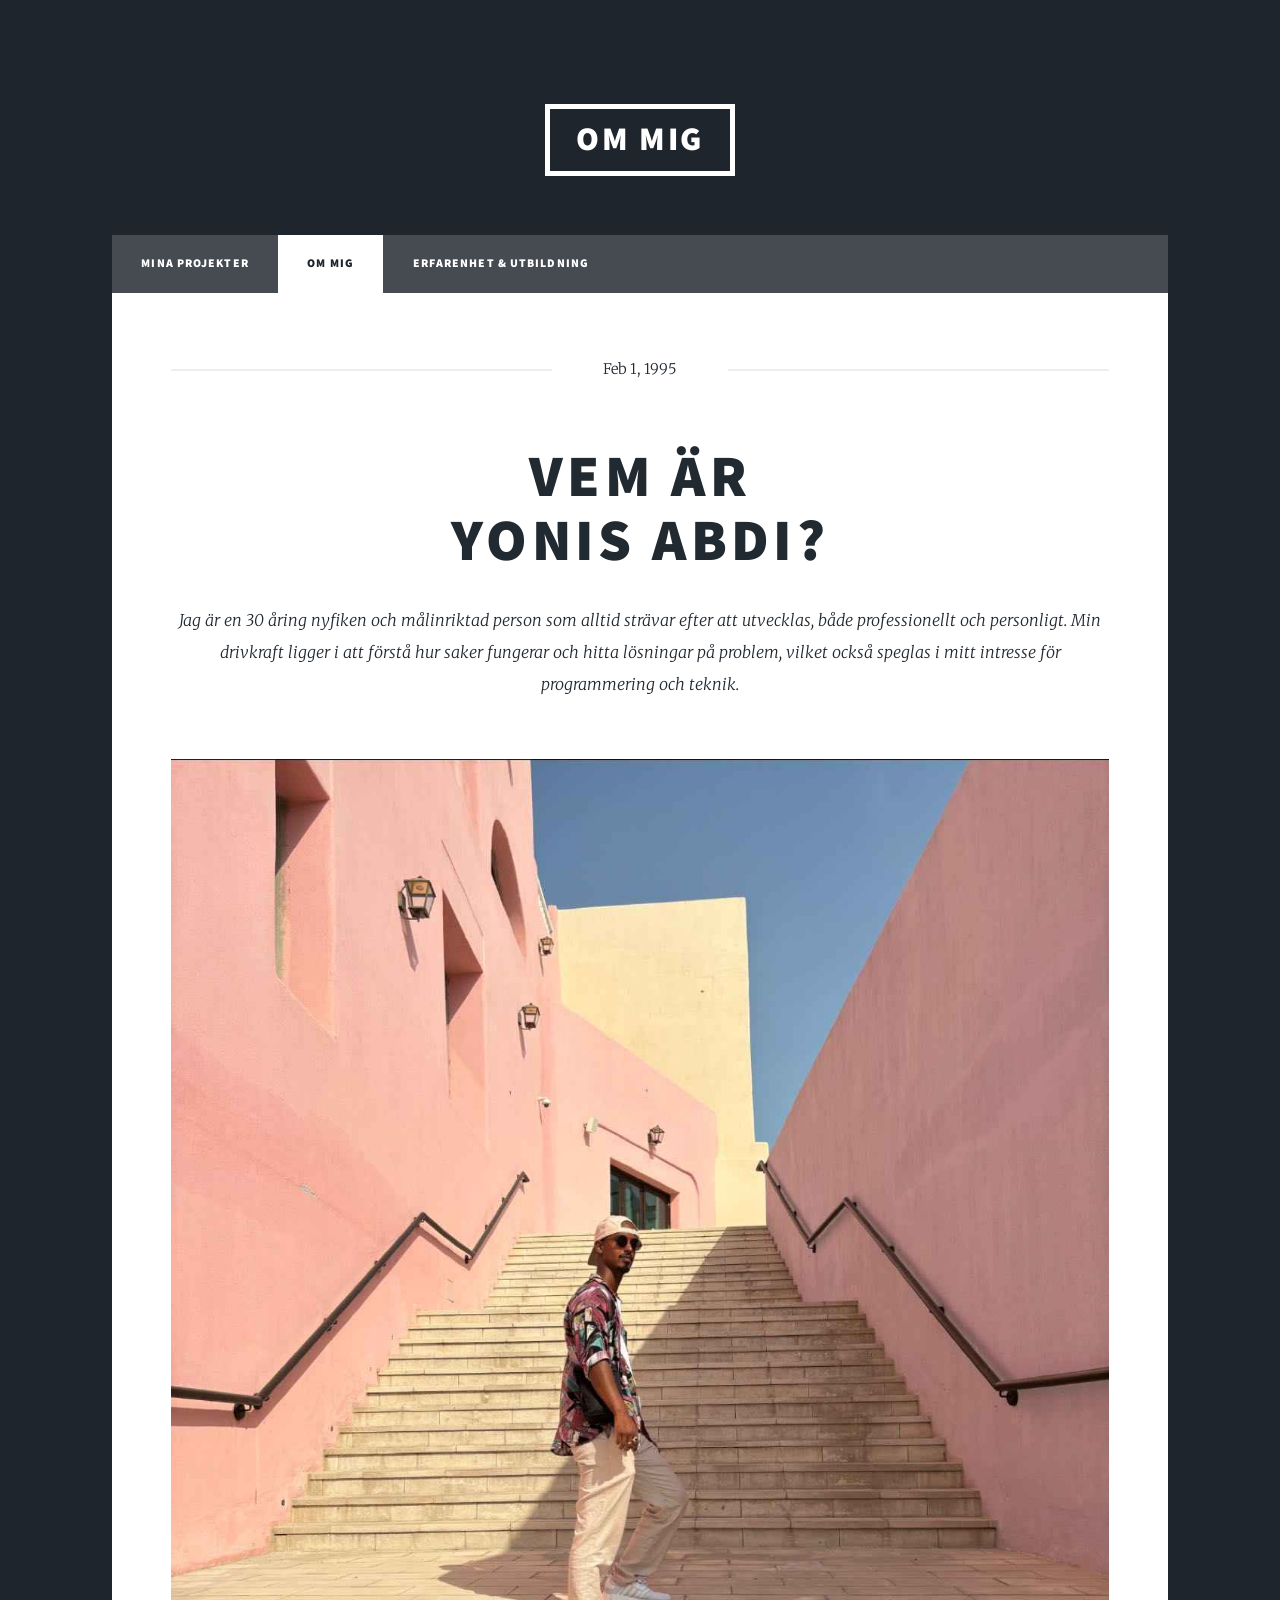
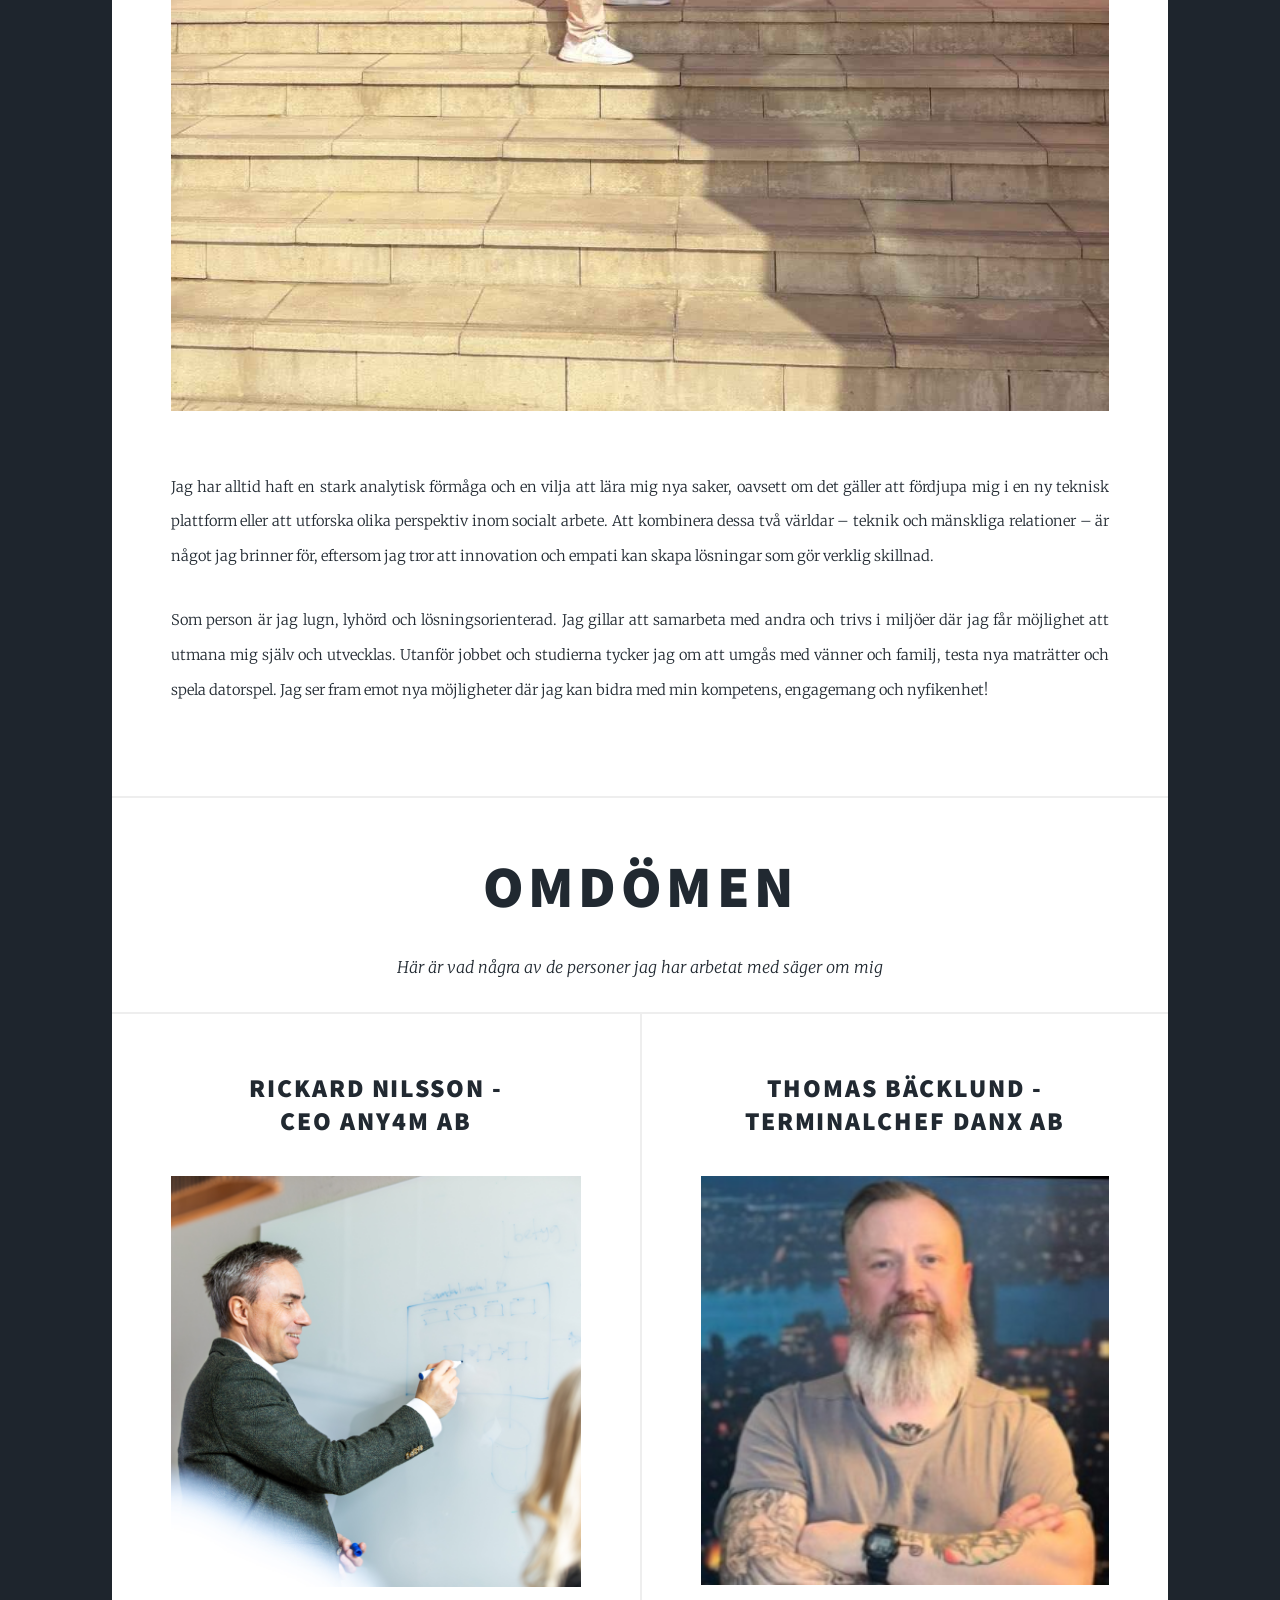
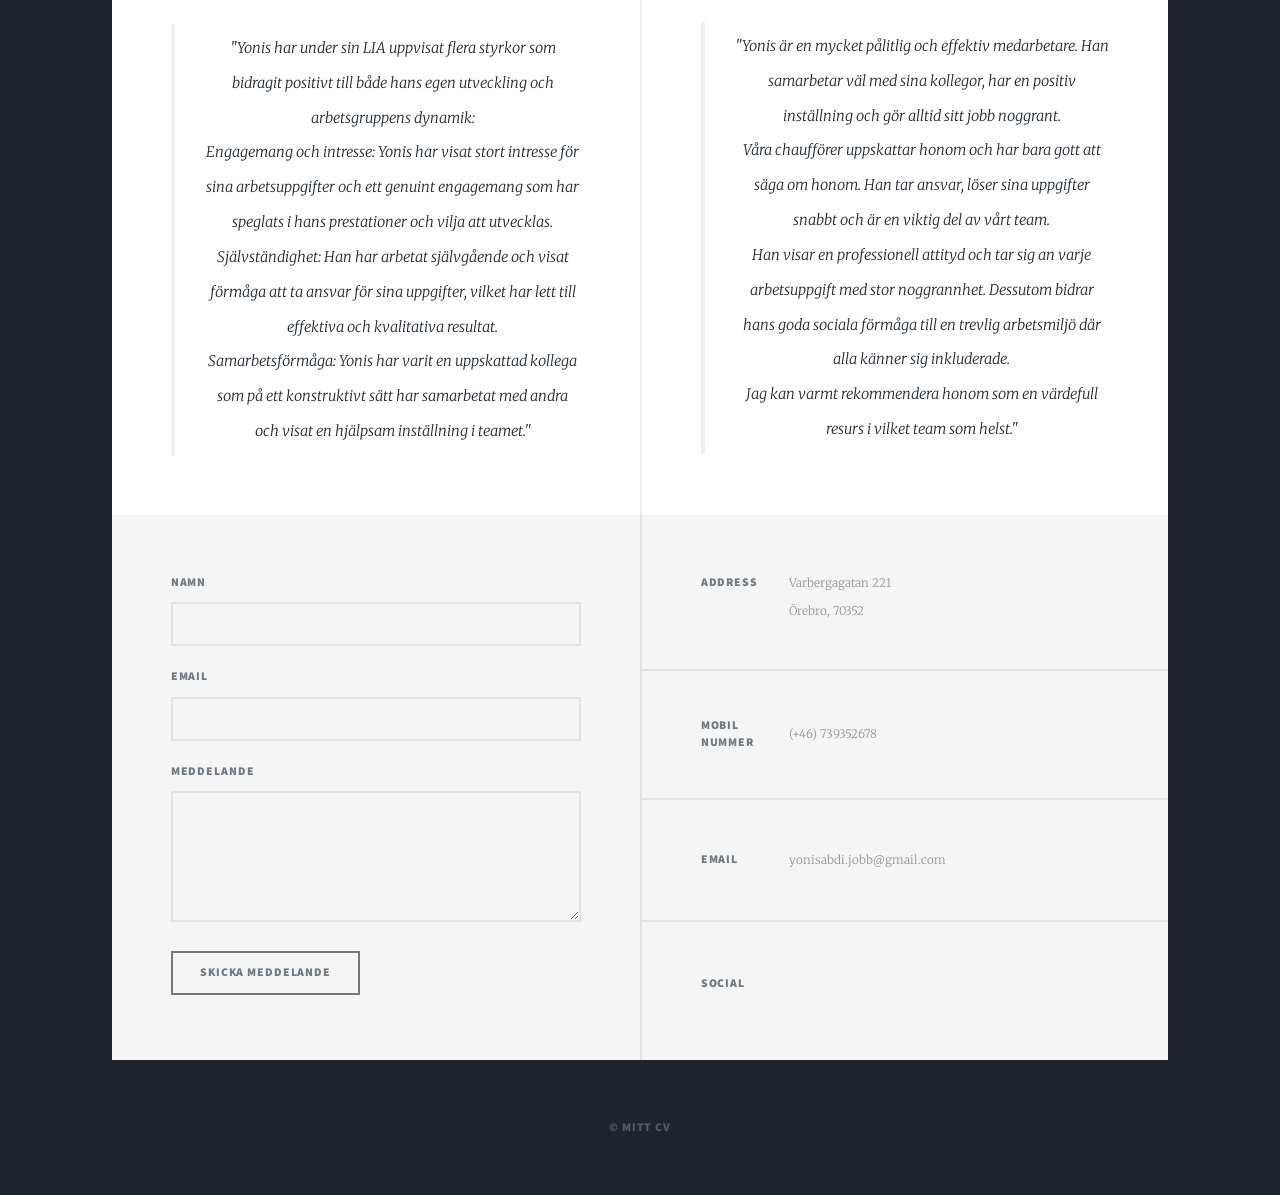
==== Om-Mig.html @ 9ecd40c2 "Add files via upload initial commits" ====
<!DOCTYPE HTML>
<!--
	Massively by HTML5 UP
	html5up.net | @ajlkn
	Free for personal and commercial use under the CCA 3.0 license (html5up.net/license)
-->
<html>
	<head>
		<title>Om Mig</title>
		<meta charset="utf-8" />
		<meta name="viewport" content="width=device-width, initial-scale=1, user-scalable=no" />
		<link rel="stylesheet" href="assets/css/main.css" />
		<noscript><link rel="stylesheet" href="assets/css/noscript.css" /></noscript>
	</head>
	<body class="is-preload">

		<!-- Wrapper -->
			<div id="wrapper">

				<!-- Header -->
					<header id="header">
						<a href="index.html" class="logo">Om Mig</a>
					</header>

				<!-- Nav -->
					<nav id="nav">
						<ul class="links">
							<li><a href="index.html">Mina Projekter</a></li>
							<li class="active"><a href="Om-Mig.html">Om Mig</a></li>
							<li><a href="utbildning.html">Erfarenhet & Utbildning</a></li>
						</ul>
						<ul class="icons">
							<li><a href="https://www.facebook.com/yonis.abdi.1656/" class="icon brands fa-facebook-f" target="_blank"><span class="label">Facebook</span></a></li>
							<li><a href="https://www.instagram.com/" class="icon brands fa-instagram" target="_blank"><span class="label">Instagram</span></a></li>
							<li><a href="https://github.com/YonisAbdi" class="icon brands fa-github" target="_blank"><span class="label">GitHub</span></a></li>
						</ul>
					</nav>

				<!-- Main -->
					<div id="main">

						<!-- Post -->
							<section class="post">
								<header class="major">
									<span class="date">Feb 1, 1995</span>
									<h1>Vem är <br/> Yonis Abdi?</h1>
									<p>Jag är en 30 åring nyfiken och målinriktad person som alltid strävar efter att utvecklas, både professionellt och personligt. Min drivkraft ligger i att förstå hur saker fungerar och hitta lösningar på problem, vilket också speglas i mitt intresse för programmering och teknik.</p>
								</header>
								<div class="image main"><img src="images/Profil.jpg" alt="" /></div>
								<p>Jag har alltid haft en stark analytisk förmåga och en vilja att lära mig nya saker, oavsett om det gäller att fördjupa mig i en ny teknisk plattform eller att utforska olika perspektiv inom socialt arbete. Att kombinera dessa två världar – teknik och mänskliga relationer – är något jag brinner för, eftersom jag tror att innovation och empati kan skapa lösningar som gör verklig skillnad.</p>
								<p>Som person är jag lugn, lyhörd och lösningsorienterad. Jag gillar att samarbeta med andra och trivs i miljöer där jag får möjlighet att utmana mig själv och utvecklas. Utanför jobbet och studierna tycker jag om att umgås med vänner och familj, testa nya maträtter och spela datorspel. Jag ser fram emot nya möjligheter där jag kan bidra med min kompetens, engagemang och nyfikenhet!</p>
							</section>

							<header class="major">
								<h1>Omdömen</h1>
								<p>Här är vad några av de personer jag har arbetat med säger om mig</p>
							</header>
							<section class="posts">
								<article>
									<header>
										<h2>Rickard Nilsson -<br/> CEO Any4m AB</h2>
									</header>
									<img src="images/2b20386f-7252-493e-a1f3-628ec0d6129c.png" alt="Rickard Nilsson" class="image fit" />
									<blockquote>"Yonis har under sin LIA uppvisat flera styrkor som bidragit positivt till både hans egen utveckling och
										arbetsgruppens dynamik: <br/>
										Engagemang och intresse: Yonis har visat stort intresse för sina arbetsuppgifter och ett genuint engagemang
										som har speglats i hans prestationer och vilja att utvecklas. <br/>
										Självständighet: Han har arbetat självgående och visat förmåga att ta ansvar för sina uppgifter, vilket har lett
										till effektiva och kvalitativa resultat. <br/>
										Samarbetsförmåga: Yonis har varit en uppskattad kollega som på ett konstruktivt sätt har samarbetat med
										andra och visat en hjälpsam inställning i teamet."</blockquote>
								</article>
								<article>
									<header>
										<h2>Thomas Bäcklund - TerminalChef Danx AB</h2>
									</header>
									<img src="images/1666332602185.jpg" alt="" class="image fit"/></a>
									<blockquote>"Yonis är en mycket pålitlig och effektiv medarbetare. Han samarbetar väl med sina kollegor, har en positiv inställning och gör alltid sitt jobb noggrant.<br/> Våra chaufförer uppskattar honom och har bara gott att säga om honom. Han tar ansvar, löser sina uppgifter snabbt och är en viktig del av vårt team. 
										<br/>Han visar en professionell attityd och tar sig an varje arbetsuppgift med stor noggrannhet. Dessutom bidrar hans goda sociala förmåga till en trevlig arbetsmiljö där alla känner sig inkluderade.<br/> Jag kan varmt rekommendera honom som en värdefull resurs i vilket team som helst."</blockquote>
								</article>
							</section>

					</div>

				<!-- Footer -->
				<footer id="footer">
					<section>
						<form method="POST" action="https://formsubmit.co/yonisabdi.jobb@gmail.com">
							<input type="hidden" name="_subject" value="Nytt meddelande från rekryterare!">
							<input type="hidden" name="_captcha" value="true">
							<div class="fields">
								<div class="field">
									<label for="name">Namn</label>
									<input type="text" name="name" id="name" required />
								</div>
								<div class="field">
									<label for="email">Email</label>
									<input type="email" name="email" id="email" required />
								</div>
								<div class="field">
									<label for="message">Meddelande</label>
									<textarea name="message" id="message" rows="3" required></textarea>
								</div>
							</div>
							<ul class="actions">
								<li><input type="submit" value="Skicka Meddelande" /></li>
							</ul>
						</form>							
					</section>
					<section class="split contact">
						<section class="alt">
							<h3>Address</h3>
							<p>Varbergagatan 221<br />
							Örebro, 70352</p>
						</section>
						<section>
							<h3>Mobil nummer</h3>
							<p>(+46) 739352678</p>
						</section>
						<section>
							<h3>Email</h3>
							<p>yonisabdi.jobb@gmail.com</p>
						</section>
						<section>
							<h3>Social</h3>
							<ul class="icons alt">
								<li><a href="https://www.facebook.com/yonis.abdi.1656/" class="icon brands alt fa-facebook-f" target="_blank"><span class="label">Facebook</span></a></li>
								<li><a href="https://www.instagram.com/" class="icon brands alt fa-instagram" target="_blank"><span class="label">Instagram</span></a></li>
								<li><a href="https://github.com/YonisAbdi" class="icon brands alt fa-github" target="_blank"><span class="label">GitHub</span></a></li>
							</ul>
						</section>
					</section>
				</footer>

				<!-- Copyright -->
					<div id="copyright">
						<ul><li>&copy; Mitt CV</li></li></ul>
					</div>

			</div>

		<!-- Scripts -->
		<script src="assets/js/jquery.min.js"></script>
		<script src="assets/js/jquery.scrollex.min.js"></script>
		<script src="assets/js/jquery.scrolly.min.js"></script>
		<script src="assets/js/browser.min.js"></script>
		<script src="assets/js/breakpoints.min.js"></script>
		<script src="assets/js/util.js"></script>
		<script src="assets/js/main.js"></script>

	</body>
</html>
---- assets/css/main.css ----
@import url(fontawesome-all.min.css);
@import url("https://fonts.googleapis.com/css?family=Merriweather:300,700,300italic,700italic|Source+Sans+Pro:900");

/*
	Massively by HTML5 UP
	html5up.net | @ajlkn
	Free for personal and commercial use under the CCA 3.0 license (html5up.net/license)
*/

html, body, div, span, applet, object,
iframe, h1, h2, h3, h4, h5, h6, p, blockquote,
pre, a, abbr, acronym, address, big, cite,
code, del, dfn, em, img, ins, kbd, q, s, samp,
small, strike, strong, sub, sup, tt, var, b,
u, i, center, dl, dt, dd, ol, ul, li, fieldset,
form, label, legend, table, caption, tbody,
tfoot, thead, tr, th, td, article, aside,
canvas, details, embed, figure, figcaption,
footer, header, hgroup, menu, nav, output, ruby,
section, summary, time, mark, audio, video {
	margin: 0;
	padding: 0;
	border: 0;
	font-size: 100%;
	font: inherit;
	vertical-align: baseline;}

article, aside, details, figcaption, figure,
footer, header, hgroup, menu, nav, section {
	display: block;}

body {
	line-height: 1;
}

ol, ul {
	list-style: none;
}

blockquote, q {
	quotes: none;
}

	blockquote:before, blockquote:after, q:before, q:after {
		content: '';
		content: none;
	}

table {
	border-collapse: collapse;
	border-spacing: 0;
}

body {
	-webkit-text-size-adjust: none;
}

mark {
	background-color: transparent;
	color: inherit;
}

input::-moz-focus-inner {
	border: 0;
	padding: 0;
}

input, select, textarea {
	-moz-appearance: none;
	-webkit-appearance: none;
	-ms-appearance: none;
	appearance: none;
}

/* Basic */

	@-ms-viewport {
		width: device-width;
	}

	body {
		-ms-overflow-style: scrollbar;
	}

	@media screen and (max-width: 480px) {

		html, body {
			min-width: 320px;
		}

	}

	html {
		box-sizing: border-box;
	}

	*, *:before, *:after {
		box-sizing: inherit;
	}

	body {
		background-color: #1e252d;
	}

		body.is-preload *, body.is-preload *:before, body.is-preload *:after {
			-moz-animation: none !important;
			-webkit-animation: none !important;
			-ms-animation: none !important;
			animation: none !important;
			-moz-transition: none !important;
			-webkit-transition: none !important;
			-ms-transition: none !important;
			transition: none !important;
		}

/* Type */

	html {
		font-size: 16pt;
	}

		@media screen and (max-width: 1680px) {

			html {
				font-size: 12pt;
			}

		}

		@media screen and (max-width: 1280px) {

			html {
				font-size: 11pt;
			}

		}

		@media screen and (max-width: 360px) {

			html {
				font-size: 10pt;
			}

		}

	body {
		color: #212931;
	}

	body, input, select, textarea {
		font-family: "Merriweather", Georgia, serif;
		font-weight: 300;
		font-size: 1rem;
		line-height: 2.375;
	}

	a {
		-moz-transition: color 0.2s ease-in-out, background-color 0.2s ease-in-out, border-color 0.2s ease-in-out, box-shadow 0.2s ease-in-out;
		-webkit-transition: color 0.2s ease-in-out, background-color 0.2s ease-in-out, border-color 0.2s ease-in-out, box-shadow 0.2s ease-in-out;
		-ms-transition: color 0.2s ease-in-out, background-color 0.2s ease-in-out, border-color 0.2s ease-in-out, box-shadow 0.2s ease-in-out;
		transition: color 0.2s ease-in-out, background-color 0.2s ease-in-out, border-color 0.2s ease-in-out, box-shadow 0.2s ease-in-out;
		border-bottom: dotted 1px;
		text-decoration: none;
	}

		a:hover {
			border-bottom-color: transparent;
		}

	strong, b {
		font-weight: 600;
	}

	em, i {
		font-style: italic;
	}

	p {
		text-align: justify;
		margin: 0 0 2rem 0;
	}

	h1, h2, h3, h4, h5, h6 {
		font-family: "Source Sans Pro", Helvetica, sans-serif;
		font-weight: 900;
		line-height: 1.5;
		letter-spacing: 0.075em;
		text-transform: uppercase;
		margin: 0 0 1rem 0;
	}

		h1 a, h2 a, h3 a, h4 a, h5 a, h6 a {
			border-bottom: 0;
			color: inherit;
			text-decoration: none;
		}

	h1 {
		font-size: 4rem;
		line-height: 1.1;
		margin: 0 0 2rem 0;
	}

	h2 {
		font-size: 1.75rem;
		line-height: 1.3;
		margin: 0 0 1.5rem 0;
	}

	h3 {
		font-size: 1.25rem;
		margin: 0 0 1.5rem 0;
	}

	h4 {
		font-size: 1rem;
	}

	h5 {
		font-size: 0.9rem;
	}

	h6 {
		font-size: 0.8rem;
	}

	sub {
		font-size: 0.8rem;
		position: relative;
		top: 0.5rem;
	}

	sup {
		font-size: 0.8rem;
		position: relative;
		top: -0.5rem;
	}

	blockquote {
		border-left: solid 4px;
		font-style: italic;
		margin: 0 0 2rem 0;
		padding: 0.5rem 0 0.5rem 2rem;
	}

	code {
		border: solid 2px;
		font-family: "Courier New", monospace;
		font-size: 0.9rem;
		margin: 0 0.25rem;
		padding: 0.25rem 0.65rem;
	}

	pre {
		-webkit-overflow-scrolling: touch;
		font-family: "Courier New", monospace;
		font-size: 0.9rem;
		margin: 0 0 2rem 0;
	}

		pre code {
			display: block;
			line-height: 1.75;
			padding: 1rem 1.5rem;
			overflow-x: auto;
		}

	hr {
		border: 0;
		border-bottom: solid 2px;
		margin: 3rem 0;
	}

		hr.major {
			margin: 5rem 0;
		}

	.align-left {
		text-align: left;
	}

	.align-center {
		text-align: center;
	}

	.align-right {
		text-align: right;
	}

	input, select, textarea {
		color: #212931;
	}

	a {
		color: #212931;
		border-bottom-color: rgba(33, 41, 49, 0.5);
	}

		a:hover {
			border-bottom-color: transparent;
			color: #18bfef !important;
		}

	strong, b {
		color: #212931;
	}

	h1, h2, h3, h4, h5, h6 {
		color: #212931;
	}

	blockquote {
		border-left-color: #eeeeee;
	}

	code {
		background: rgba(220, 220, 220, 0.25);
		border-color: #eeeeee;
	}

	hr {
		border-bottom-color: #eeeeee;
	}

/* Row */

	.row {
		display: flex;
		flex-wrap: wrap;
		box-sizing: border-box;
		align-items: stretch;
	}

		.row > * {
			box-sizing: border-box;
		}

		.row.gtr-uniform > * > :last-child {
			margin-bottom: 0;
		}

		.row.aln-left {
			justify-content: flex-start;
		}

		.row.aln-center {
			justify-content: center;
		}

		.row.aln-right {
			justify-content: flex-end;
		}

		.row.aln-top {
			align-items: flex-start;
		}

		.row.aln-middle {
			align-items: center;
		}

		.row.aln-bottom {
			align-items: flex-end;
		}

		.row > .imp {
			order: -1;
		}

		.row > .col-1 {
			width: 8.33333%;
		}

		.row > .off-1 {
			margin-left: 8.33333%;
		}

		.row > .col-2 {
			width: 16.66667%;
		}

		.row > .off-2 {
			margin-left: 16.66667%;
		}

		.row > .col-3 {
			width: 25%;
		}

		.row > .off-3 {
			margin-left: 25%;
		}

		.row > .col-4 {
			width: 33.33333%;
		}

		.row > .off-4 {
			margin-left: 33.33333%;
		}

		.row > .col-5 {
			width: 41.66667%;
		}

		.row > .off-5 {
			margin-left: 41.66667%;
		}

		.row > .col-6 {
			width: 50%;
		}

		.row > .off-6 {
			margin-left: 50%;
		}

		.row > .col-7 {
			width: 58.33333%;
		}

		.row > .off-7 {
			margin-left: 58.33333%;
		}

		.row > .col-8 {
			width: 66.66667%;
		}

		.row > .off-8 {
			margin-left: 66.66667%;
		}

		.row > .col-9 {
			width: 75%;
		}

		.row > .off-9 {
			margin-left: 75%;
		}

		.row > .col-10 {
			width: 83.33333%;
		}

		.row > .off-10 {
			margin-left: 83.33333%;
		}

		.row > .col-11 {
			width: 91.66667%;
		}

		.row > .off-11 {
			margin-left: 91.66667%;
		}

		.row > .col-12 {
			width: 100%;
		}

		.row > .off-12 {
			margin-left: 100%;
		}

		.row.gtr-0 {
			margin-top: 0;
			margin-left: 0rem;
		}

			.row.gtr-0 > * {
				padding: 0 0 0 0rem;
			}

			.row.gtr-0.gtr-uniform {
				margin-top: 0rem;
			}

				.row.gtr-0.gtr-uniform > * {
					padding-top: 0rem;
				}

		.row.gtr-25 {
			margin-top: 0;
			margin-left: -0.375rem;
		}

			.row.gtr-25 > * {
				padding: 0 0 0 0.375rem;
			}

			.row.gtr-25.gtr-uniform {
				margin-top: -0.375rem;
			}

				.row.gtr-25.gtr-uniform > * {
					padding-top: 0.375rem;
				}

		.row.gtr-50 {
			margin-top: 0;
			margin-left: -0.75rem;
		}

			.row.gtr-50 > * {
				padding: 0 0 0 0.75rem;
			}

			.row.gtr-50.gtr-uniform {
				margin-top: -0.75rem;
			}

				.row.gtr-50.gtr-uniform > * {
					padding-top: 0.75rem;
				}

		.row {
			margin-top: 0;
			margin-left: -1.5rem;
		}

			.row > * {
				padding: 0 0 0 1.5rem;
			}

			.row.gtr-uniform {
				margin-top: -1.5rem;
			}

				.row.gtr-uniform > * {
					padding-top: 1.5rem;
				}

		.row.gtr-150 {
			margin-top: 0;
			margin-left: -2.25rem;
		}

			.row.gtr-150 > * {
				padding: 0 0 0 2.25rem;
			}

			.row.gtr-150.gtr-uniform {
				margin-top: -2.25rem;
			}

				.row.gtr-150.gtr-uniform > * {
					padding-top: 2.25rem;
				}

		.row.gtr-200 {
			margin-top: 0;
			margin-left: -3rem;
		}

			.row.gtr-200 > * {
				padding: 0 0 0 3rem;
			}

			.row.gtr-200.gtr-uniform {
				margin-top: -3rem;
			}

				.row.gtr-200.gtr-uniform > * {
					padding-top: 3rem;
				}

		@media screen and (max-width: 1680px) {

			.row {
				display: flex;
				flex-wrap: wrap;
				box-sizing: border-box;
				align-items: stretch;
			}

				.row > * {
					box-sizing: border-box;
				}

				.row.gtr-uniform > * > :last-child {
					margin-bottom: 0;
				}

				.row.aln-left {
					justify-content: flex-start;
				}

				.row.aln-center {
					justify-content: center;
				}

				.row.aln-right {
					justify-content: flex-end;
				}

				.row.aln-top {
					align-items: flex-start;
				}

				.row.aln-middle {
					align-items: center;
				}

				.row.aln-bottom {
					align-items: flex-end;
				}

				.row > .imp-xlarge {
					order: -1;
				}

				.row > .col-1-xlarge {
					width: 8.33333%;
				}

				.row > .off-1-xlarge {
					margin-left: 8.33333%;
				}

				.row > .col-2-xlarge {
					width: 16.66667%;
				}

				.row > .off-2-xlarge {
					margin-left: 16.66667%;
				}

				.row > .col-3-xlarge {
					width: 25%;
				}

				.row > .off-3-xlarge {
					margin-left: 25%;
				}

				.row > .col-4-xlarge {
					width: 33.33333%;
				}

				.row > .off-4-xlarge {
					margin-left: 33.33333%;
				}

				.row > .col-5-xlarge {
					width: 41.66667%;
				}

				.row > .off-5-xlarge {
					margin-left: 41.66667%;
				}

				.row > .col-6-xlarge {
					width: 50%;
				}

				.row > .off-6-xlarge {
					margin-left: 50%;
				}

				.row > .col-7-xlarge {
					width: 58.33333%;
				}

				.row > .off-7-xlarge {
					margin-left: 58.33333%;
				}

				.row > .col-8-xlarge {
					width: 66.66667%;
				}

				.row > .off-8-xlarge {
					margin-left: 66.66667%;
				}

				.row > .col-9-xlarge {
					width: 75%;
				}

				.row > .off-9-xlarge {
					margin-left: 75%;
				}

				.row > .col-10-xlarge {
					width: 83.33333%;
				}

				.row > .off-10-xlarge {
					margin-left: 83.33333%;
				}

				.row > .col-11-xlarge {
					width: 91.66667%;
				}

				.row > .off-11-xlarge {
					margin-left: 91.66667%;
				}

				.row > .col-12-xlarge {
					width: 100%;
				}

				.row > .off-12-xlarge {
					margin-left: 100%;
				}

				.row.gtr-0 {
					margin-top: 0;
					margin-left: 0rem;
				}

					.row.gtr-0 > * {
						padding: 0 0 0 0rem;
					}

					.row.gtr-0.gtr-uniform {
						margin-top: 0rem;
					}

						.row.gtr-0.gtr-uniform > * {
							padding-top: 0rem;
						}

				.row.gtr-25 {
					margin-top: 0;
					margin-left: -0.375rem;
				}

					.row.gtr-25 > * {
						padding: 0 0 0 0.375rem;
					}

					.row.gtr-25.gtr-uniform {
						margin-top: -0.375rem;
					}

						.row.gtr-25.gtr-uniform > * {
							padding-top: 0.375rem;
						}

				.row.gtr-50 {
					margin-top: 0;
					margin-left: -0.75rem;
				}

					.row.gtr-50 > * {
						padding: 0 0 0 0.75rem;
					}

					.row.gtr-50.gtr-uniform {
						margin-top: -0.75rem;
					}

						.row.gtr-50.gtr-uniform > * {
							padding-top: 0.75rem;
						}

				.row {
					margin-top: 0;
					margin-left: -1.5rem;
				}

					.row > * {
						padding: 0 0 0 1.5rem;
					}

					.row.gtr-uniform {
						margin-top: -1.5rem;
					}

						.row.gtr-uniform > * {
							padding-top: 1.5rem;
						}

				.row.gtr-150 {
					margin-top: 0;
					margin-left: -2.25rem;
				}

					.row.gtr-150 > * {
						padding: 0 0 0 2.25rem;
					}

					.row.gtr-150.gtr-uniform {
						margin-top: -2.25rem;
					}

						.row.gtr-150.gtr-uniform > * {
							padding-top: 2.25rem;
						}

				.row.gtr-200 {
					margin-top: 0;
					margin-left: -3rem;
				}

					.row.gtr-200 > * {
						padding: 0 0 0 3rem;
					}

					.row.gtr-200.gtr-uniform {
						margin-top: -3rem;
					}

						.row.gtr-200.gtr-uniform > * {
							padding-top: 3rem;
						}

		}

		@media screen and (max-width: 1280px) {

			.row {
				display: flex;
				flex-wrap: wrap;
				box-sizing: border-box;
				align-items: stretch;
			}

				.row > * {
					box-sizing: border-box;
				}

				.row.gtr-uniform > * > :last-child {
					margin-bottom: 0;
				}

				.row.aln-left {
					justify-content: flex-start;
				}

				.row.aln-center {
					justify-content: center;
				}

				.row.aln-right {
					justify-content: flex-end;
				}

				.row.aln-top {
					align-items: flex-start;
				}

				.row.aln-middle {
					align-items: center;
				}

				.row.aln-bottom {
					align-items: flex-end;
				}

				.row > .imp-large {
					order: -1;
				}

				.row > .col-1-large {
					width: 8.33333%;
				}

				.row > .off-1-large {
					margin-left: 8.33333%;
				}

				.row > .col-2-large {
					width: 16.66667%;
				}

				.row > .off-2-large {
					margin-left: 16.66667%;
				}

				.row > .col-3-large {
					width: 25%;
				}

				.row > .off-3-large {
					margin-left: 25%;
				}

				.row > .col-4-large {
					width: 33.33333%;
				}

				.row > .off-4-large {
					margin-left: 33.33333%;
				}

				.row > .col-5-large {
					width: 41.66667%;
				}

				.row > .off-5-large {
					margin-left: 41.66667%;
				}

				.row > .col-6-large {
					width: 50%;
				}

				.row > .off-6-large {
					margin-left: 50%;
				}

				.row > .col-7-large {
					width: 58.33333%;
				}

				.row > .off-7-large {
					margin-left: 58.33333%;
				}

				.row > .col-8-large {
					width: 66.66667%;
				}

				.row > .off-8-large {
					margin-left: 66.66667%;
				}

				.row > .col-9-large {
					width: 75%;
				}

				.row > .off-9-large {
					margin-left: 75%;
				}

				.row > .col-10-large {
					width: 83.33333%;
				}

				.row > .off-10-large {
					margin-left: 83.33333%;
				}

				.row > .col-11-large {
					width: 91.66667%;
				}

				.row > .off-11-large {
					margin-left: 91.66667%;
				}

				.row > .col-12-large {
					width: 100%;
				}

				.row > .off-12-large {
					margin-left: 100%;
				}

				.row.gtr-0 {
					margin-top: 0;
					margin-left: 0rem;
				}

					.row.gtr-0 > * {
						padding: 0 0 0 0rem;
					}

					.row.gtr-0.gtr-uniform {
						margin-top: 0rem;
					}

						.row.gtr-0.gtr-uniform > * {
							padding-top: 0rem;
						}

				.row.gtr-25 {
					margin-top: 0;
					margin-left: -0.375rem;
				}

					.row.gtr-25 > * {
						padding: 0 0 0 0.375rem;
					}

					.row.gtr-25.gtr-uniform {
						margin-top: -0.375rem;
					}

						.row.gtr-25.gtr-uniform > * {
							padding-top: 0.375rem;
						}

				.row.gtr-50 {
					margin-top: 0;
					margin-left: -0.75rem;
				}

					.row.gtr-50 > * {
						padding: 0 0 0 0.75rem;
					}

					.row.gtr-50.gtr-uniform {
						margin-top: -0.75rem;
					}

						.row.gtr-50.gtr-uniform > * {
							padding-top: 0.75rem;
						}

				.row {
					margin-top: 0;
					margin-left: -1.5rem;
				}

					.row > * {
						padding: 0 0 0 1.5rem;
					}

					.row.gtr-uniform {
						margin-top: -1.5rem;
					}

						.row.gtr-uniform > * {
							padding-top: 1.5rem;
						}

				.row.gtr-150 {
					margin-top: 0;
					margin-left: -2.25rem;
				}

					.row.gtr-150 > * {
						padding: 0 0 0 2.25rem;
					}

					.row.gtr-150.gtr-uniform {
						margin-top: -2.25rem;
					}

						.row.gtr-150.gtr-uniform > * {
							padding-top: 2.25rem;
						}

				.row.gtr-200 {
					margin-top: 0;
					margin-left: -3rem;
				}

					.row.gtr-200 > * {
						padding: 0 0 0 3rem;
					}

					.row.gtr-200.gtr-uniform {
						margin-top: -3rem;
					}

						.row.gtr-200.gtr-uniform > * {
							padding-top: 3rem;
						}

		}

		@media screen and (max-width: 980px) {

			.row {
				display: flex;
				flex-wrap: wrap;
				box-sizing: border-box;
				align-items: stretch;
			}

				.row > * {
					box-sizing: border-box;
				}

				.row.gtr-uniform > * > :last-child {
					margin-bottom: 0;
				}

				.row.aln-left {
					justify-content: flex-start;
				}

				.row.aln-center {
					justify-content: center;
				}

				.row.aln-right {
					justify-content: flex-end;
				}

				.row.aln-top {
					align-items: flex-start;
				}

				.row.aln-middle {
					align-items: center;
				}

				.row.aln-bottom {
					align-items: flex-end;
				}

				.row > .imp-medium {
					order: -1;
				}

				.row > .col-1-medium {
					width: 8.33333%;
				}

				.row > .off-1-medium {
					margin-left: 8.33333%;
				}

				.row > .col-2-medium {
					width: 16.66667%;
				}

				.row > .off-2-medium {
					margin-left: 16.66667%;
				}

				.row > .col-3-medium {
					width: 25%;
				}

				.row > .off-3-medium {
					margin-left: 25%;
				}

				.row > .col-4-medium {
					width: 33.33333%;
				}

				.row > .off-4-medium {
					margin-left: 33.33333%;
				}

				.row > .col-5-medium {
					width: 41.66667%;
				}

				.row > .off-5-medium {
					margin-left: 41.66667%;
				}

				.row > .col-6-medium {
					width: 50%;
				}

				.row > .off-6-medium {
					margin-left: 50%;
				}

				.row > .col-7-medium {
					width: 58.33333%;
				}

				.row > .off-7-medium {
					margin-left: 58.33333%;
				}

				.row > .col-8-medium {
					width: 66.66667%;
				}

				.row > .off-8-medium {
					margin-left: 66.66667%;
				}

				.row > .col-9-medium {
					width: 75%;
				}

				.row > .off-9-medium {
					margin-left: 75%;
				}

				.row > .col-10-medium {
					width: 83.33333%;
				}

				.row > .off-10-medium {
					margin-left: 83.33333%;
				}

				.row > .col-11-medium {
					width: 91.66667%;
				}

				.row > .off-11-medium {
					margin-left: 91.66667%;
				}

				.row > .col-12-medium {
					width: 100%;
				}

				.row > .off-12-medium {
					margin-left: 100%;
				}

				.row.gtr-0 {
					margin-top: 0;
					margin-left: 0rem;
				}

					.row.gtr-0 > * {
						padding: 0 0 0 0rem;
					}

					.row.gtr-0.gtr-uniform {
						margin-top: 0rem;
					}

						.row.gtr-0.gtr-uniform > * {
							padding-top: 0rem;
						}

				.row.gtr-25 {
					margin-top: 0;
					margin-left: -0.375rem;
				}

					.row.gtr-25 > * {
						padding: 0 0 0 0.375rem;
					}

					.row.gtr-25.gtr-uniform {
						margin-top: -0.375rem;
					}

						.row.gtr-25.gtr-uniform > * {
							padding-top: 0.375rem;
						}

				.row.gtr-50 {
					margin-top: 0;
					margin-left: -0.75rem;
				}

					.row.gtr-50 > * {
						padding: 0 0 0 0.75rem;
					}

					.row.gtr-50.gtr-uniform {
						margin-top: -0.75rem;
					}

						.row.gtr-50.gtr-uniform > * {
							padding-top: 0.75rem;
						}

				.row {
					margin-top: 0;
					margin-left: -1.5rem;
				}

					.row > * {
						padding: 0 0 0 1.5rem;
					}

					.row.gtr-uniform {
						margin-top: -1.5rem;
					}

						.row.gtr-uniform > * {
							padding-top: 1.5rem;
						}

				.row.gtr-150 {
					margin-top: 0;
					margin-left: -2.25rem;
				}

					.row.gtr-150 > * {
						padding: 0 0 0 2.25rem;
					}

					.row.gtr-150.gtr-uniform {
						margin-top: -2.25rem;
					}

						.row.gtr-150.gtr-uniform > * {
							padding-top: 2.25rem;
						}

				.row.gtr-200 {
					margin-top: 0;
					margin-left: -3rem;
				}

					.row.gtr-200 > * {
						padding: 0 0 0 3rem;
					}

					.row.gtr-200.gtr-uniform {
						margin-top: -3rem;
					}

						.row.gtr-200.gtr-uniform > * {
							padding-top: 3rem;
						}

		}

		@media screen and (max-width: 736px) {

			.row {
				display: flex;
				flex-wrap: wrap;
				box-sizing: border-box;
				align-items: stretch;
			}

				.row > * {
					box-sizing: border-box;
				}

				.row.gtr-uniform > * > :last-child {
					margin-bottom: 0;
				}

				.row.aln-left {
					justify-content: flex-start;
				}

				.row.aln-center {
					justify-content: center;
				}

				.row.aln-right {
					justify-content: flex-end;
				}

				.row.aln-top {
					align-items: flex-start;
				}

				.row.aln-middle {
					align-items: center;
				}

				.row.aln-bottom {
					align-items: flex-end;
				}

				.row > .imp-small {
					order: -1;
				}

				.row > .col-1-small {
					width: 8.33333%;
				}

				.row > .off-1-small {
					margin-left: 8.33333%;
				}

				.row > .col-2-small {
					width: 16.66667%;
				}

				.row > .off-2-small {
					margin-left: 16.66667%;
				}

				.row > .col-3-small {
					width: 25%;
				}

				.row > .off-3-small {
					margin-left: 25%;
				}

				.row > .col-4-small {
					width: 33.33333%;
				}

				.row > .off-4-small {
					margin-left: 33.33333%;
				}

				.row > .col-5-small {
					width: 41.66667%;
				}

				.row > .off-5-small {
					margin-left: 41.66667%;
				}

				.row > .col-6-small {
					width: 50%;
				}

				.row > .off-6-small {
					margin-left: 50%;
				}

				.row > .col-7-small {
					width: 58.33333%;
				}

				.row > .off-7-small {
					margin-left: 58.33333%;
				}

				.row > .col-8-small {
					width: 66.66667%;
				}

				.row > .off-8-small {
					margin-left: 66.66667%;
				}

				.row > .col-9-small {
					width: 75%;
				}

				.row > .off-9-small {
					margin-left: 75%;
				}

				.row > .col-10-small {
					width: 83.33333%;
				}

				.row > .off-10-small {
					margin-left: 83.33333%;
				}

				.row > .col-11-small {
					width: 91.66667%;
				}

				.row > .off-11-small {
					margin-left: 91.66667%;
				}

				.row > .col-12-small {
					width: 100%;
				}

				.row > .off-12-small {
					margin-left: 100%;
				}

				.row.gtr-0 {
					margin-top: 0;
					margin-left: 0rem;
				}

					.row.gtr-0 > * {
						padding: 0 0 0 0rem;
					}

					.row.gtr-0.gtr-uniform {
						margin-top: 0rem;
					}

						.row.gtr-0.gtr-uniform > * {
							padding-top: 0rem;
						}

				.row.gtr-25 {
					margin-top: 0;
					margin-left: -0.375rem;
				}

					.row.gtr-25 > * {
						padding: 0 0 0 0.375rem;
					}

					.row.gtr-25.gtr-uniform {
						margin-top: -0.375rem;
					}

						.row.gtr-25.gtr-uniform > * {
							padding-top: 0.375rem;
						}

				.row.gtr-50 {
					margin-top: 0;
					margin-left: -0.75rem;
				}

					.row.gtr-50 > * {
						padding: 0 0 0 0.75rem;
					}

					.row.gtr-50.gtr-uniform {
						margin-top: -0.75rem;
					}

						.row.gtr-50.gtr-uniform > * {
							padding-top: 0.75rem;
						}

				.row {
					margin-top: 0;
					margin-left: -1.5rem;
				}

					.row > * {
						padding: 0 0 0 1.5rem;
					}

					.row.gtr-uniform {
						margin-top: -1.5rem;
					}

						.row.gtr-uniform > * {
							padding-top: 1.5rem;
						}

				.row.gtr-150 {
					margin-top: 0;
					margin-left: -2.25rem;
				}

					.row.gtr-150 > * {
						padding: 0 0 0 2.25rem;
					}

					.row.gtr-150.gtr-uniform {
						margin-top: -2.25rem;
					}

						.row.gtr-150.gtr-uniform > * {
							padding-top: 2.25rem;
						}

				.row.gtr-200 {
					margin-top: 0;
					margin-left: -3rem;
				}

					.row.gtr-200 > * {
						padding: 0 0 0 3rem;
					}

					.row.gtr-200.gtr-uniform {
						margin-top: -3rem;
					}

						.row.gtr-200.gtr-uniform > * {
							padding-top: 3rem;
						}

		}

		@media screen and (max-width: 480px) {

			.row {
				display: flex;
				flex-wrap: wrap;
				box-sizing: border-box;
				align-items: stretch;
			}

				.row > * {
					box-sizing: border-box;
				}

				.row.gtr-uniform > * > :last-child {
					margin-bottom: 0;
				}

				.row.aln-left {
					justify-content: flex-start;
				}

				.row.aln-center {
					justify-content: center;
				}

				.row.aln-right {
					justify-content: flex-end;
				}

				.row.aln-top {
					align-items: flex-start;
				}

				.row.aln-middle {
					align-items: center;
				}

				.row.aln-bottom {
					align-items: flex-end;
				}

				.row > .imp-xsmall {
					order: -1;
				}

				.row > .col-1-xsmall {
					width: 8.33333%;
				}

				.row > .off-1-xsmall {
					margin-left: 8.33333%;
				}

				.row > .col-2-xsmall {
					width: 16.66667%;
				}

				.row > .off-2-xsmall {
					margin-left: 16.66667%;
				}

				.row > .col-3-xsmall {
					width: 25%;
				}

				.row > .off-3-xsmall {
					margin-left: 25%;
				}

				.row > .col-4-xsmall {
					width: 33.33333%;
				}

				.row > .off-4-xsmall {
					margin-left: 33.33333%;
				}

				.row > .col-5-xsmall {
					width: 41.66667%;
				}

				.row > .off-5-xsmall {
					margin-left: 41.66667%;
				}

				.row > .col-6-xsmall {
					width: 50%;
				}

				.row > .off-6-xsmall {
					margin-left: 50%;
				}

				.row > .col-7-xsmall {
					width: 58.33333%;
				}

				.row > .off-7-xsmall {
					margin-left: 58.33333%;
				}

				.row > .col-8-xsmall {
					width: 66.66667%;
				}

				.row > .off-8-xsmall {
					margin-left: 66.66667%;
				}

				.row > .col-9-xsmall {
					width: 75%;
				}

				.row > .off-9-xsmall {
					margin-left: 75%;
				}

				.row > .col-10-xsmall {
					width: 83.33333%;
				}

				.row > .off-10-xsmall {
					margin-left: 83.33333%;
				}

				.row > .col-11-xsmall {
					width: 91.66667%;
				}

				.row > .off-11-xsmall {
					margin-left: 91.66667%;
				}

				.row > .col-12-xsmall {
					width: 100%;
				}

				.row > .off-12-xsmall {
					margin-left: 100%;
				}

				.row.gtr-0 {
					margin-top: 0;
					margin-left: 0rem;
				}

					.row.gtr-0 > * {
						padding: 0 0 0 0rem;
					}

					.row.gtr-0.gtr-uniform {
						margin-top: 0rem;
					}

						.row.gtr-0.gtr-uniform > * {
							padding-top: 0rem;
						}

				.row.gtr-25 {
					margin-top: 0;
					margin-left: -0.375rem;
				}

					.row.gtr-25 > * {
						padding: 0 0 0 0.375rem;
					}

					.row.gtr-25.gtr-uniform {
						margin-top: -0.375rem;
					}

						.row.gtr-25.gtr-uniform > * {
							padding-top: 0.375rem;
						}

				.row.gtr-50 {
					margin-top: 0;
					margin-left: -0.75rem;
				}

					.row.gtr-50 > * {
						padding: 0 0 0 0.75rem;
					}

					.row.gtr-50.gtr-uniform {
						margin-top: -0.75rem;
					}

						.row.gtr-50.gtr-uniform > * {
							padding-top: 0.75rem;
						}

				.row {
					margin-top: 0;
					margin-left: -1.5rem;
				}

					.row > * {
						padding: 0 0 0 1.5rem;
					}

					.row.gtr-uniform {
						margin-top: -1.5rem;
					}

						.row.gtr-uniform > * {
							padding-top: 1.5rem;
						}

				.row.gtr-150 {
					margin-top: 0;
					margin-left: -2.25rem;
				}

					.row.gtr-150 > * {
						padding: 0 0 0 2.25rem;
					}

					.row.gtr-150.gtr-uniform {
						margin-top: -2.25rem;
					}

						.row.gtr-150.gtr-uniform > * {
							padding-top: 2.25rem;
						}

				.row.gtr-200 {
					margin-top: 0;
					margin-left: -3rem;
				}

					.row.gtr-200 > * {
						padding: 0 0 0 3rem;
					}

					.row.gtr-200.gtr-uniform {
						margin-top: -3rem;
					}

						.row.gtr-200.gtr-uniform > * {
							padding-top: 3rem;
						}

		}

		@media screen and (max-width: 360px) {

			.row {
				display: flex;
				flex-wrap: wrap;
				box-sizing: border-box;
				align-items: stretch;
			}

				.row > * {
					box-sizing: border-box;
				}

				.row.gtr-uniform > * > :last-child {
					margin-bottom: 0;
				}

				.row.aln-left {
					justify-content: flex-start;
				}

				.row.aln-center {
					justify-content: center;
				}

				.row.aln-right {
					justify-content: flex-end;
				}

				.row.aln-top {
					align-items: flex-start;
				}

				.row.aln-middle {
					align-items: center;
				}

				.row.aln-bottom {
					align-items: flex-end;
				}

				.row > .imp-xxsmall {
					order: -1;
				}

				.row > .col-1-xxsmall {
					width: 8.33333%;
				}

				.row > .off-1-xxsmall {
					margin-left: 8.33333%;
				}

				.row > .col-2-xxsmall {
					width: 16.66667%;
				}

				.row > .off-2-xxsmall {
					margin-left: 16.66667%;
				}

				.row > .col-3-xxsmall {
					width: 25%;
				}

				.row > .off-3-xxsmall {
					margin-left: 25%;
				}

				.row > .col-4-xxsmall {
					width: 33.33333%;
				}

				.row > .off-4-xxsmall {
					margin-left: 33.33333%;
				}

				.row > .col-5-xxsmall {
					width: 41.66667%;
				}

				.row > .off-5-xxsmall {
					margin-left: 41.66667%;
				}

				.row > .col-6-xxsmall {
					width: 50%;
				}

				.row > .off-6-xxsmall {
					margin-left: 50%;
				}

				.row > .col-7-xxsmall {
					width: 58.33333%;
				}

				.row > .off-7-xxsmall {
					margin-left: 58.33333%;
				}

				.row > .col-8-xxsmall {
					width: 66.66667%;
				}

				.row > .off-8-xxsmall {
					margin-left: 66.66667%;
				}

				.row > .col-9-xxsmall {
					width: 75%;
				}

				.row > .off-9-xxsmall {
					margin-left: 75%;
				}

				.row > .col-10-xxsmall {
					width: 83.33333%;
				}

				.row > .off-10-xxsmall {
					margin-left: 83.33333%;
				}

				.row > .col-11-xxsmall {
					width: 91.66667%;
				}

				.row > .off-11-xxsmall {
					margin-left: 91.66667%;
				}

				.row > .col-12-xxsmall {
					width: 100%;
				}

				.row > .off-12-xxsmall {
					margin-left: 100%;
				}

				.row.gtr-0 {
					margin-top: 0;
					margin-left: 0rem;
				}

					.row.gtr-0 > * {
						padding: 0 0 0 0rem;
					}

					.row.gtr-0.gtr-uniform {
						margin-top: 0rem;
					}

						.row.gtr-0.gtr-uniform > * {
							padding-top: 0rem;
						}

				.row.gtr-25 {
					margin-top: 0;
					margin-left: -0.375rem;
				}

					.row.gtr-25 > * {
						padding: 0 0 0 0.375rem;
					}

					.row.gtr-25.gtr-uniform {
						margin-top: -0.375rem;
					}

						.row.gtr-25.gtr-uniform > * {
							padding-top: 0.375rem;
						}

				.row.gtr-50 {
					margin-top: 0;
					margin-left: -0.75rem;
				}

					.row.gtr-50 > * {
						padding: 0 0 0 0.75rem;
					}

					.row.gtr-50.gtr-uniform {
						margin-top: -0.75rem;
					}

						.row.gtr-50.gtr-uniform > * {
							padding-top: 0.75rem;
						}

				.row {
					margin-top: 0;
					margin-left: -1.5rem;
				}

					.row > * {
						padding: 0 0 0 1.5rem;
					}

					.row.gtr-uniform {
						margin-top: -1.5rem;
					}

						.row.gtr-uniform > * {
							padding-top: 1.5rem;
						}

				.row.gtr-150 {
					margin-top: 0;
					margin-left: -2.25rem;
				}

					.row.gtr-150 > * {
						padding: 0 0 0 2.25rem;
					}

					.row.gtr-150.gtr-uniform {
						margin-top: -2.25rem;
					}

						.row.gtr-150.gtr-uniform > * {
							padding-top: 2.25rem;
						}

				.row.gtr-200 {
					margin-top: 0;
					margin-left: -3rem;
				}

					.row.gtr-200 > * {
						padding: 0 0 0 3rem;
					}

					.row.gtr-200.gtr-uniform {
						margin-top: -3rem;
					}

						.row.gtr-200.gtr-uniform > * {
							padding-top: 3rem;
						}

		}

/* Box */

	.box {
		border: solid 2px;
		margin-bottom: 2rem;
		padding: 1.5rem;
	}

		.box > :last-child,
		.box > :last-child > :last-child,
		.box > :last-child > :last-child > :last-child {
			margin-bottom: 0;
		}

		.box.alt {
			border: 0;
			border-radius: 0;
			padding: 0;
		}

	.box {
		border-color: #eeeeee;
	}

/* Button */

	input[type="submit"],
	input[type="reset"],
	input[type="button"],
	button,
	.button {
		-moz-appearance: none;
		-webkit-appearance: none;
		-ms-appearance: none;
		appearance: none;
		-moz-transition: background-color 0.2s ease-in-out, box-shadow 0.2s ease-in-out, color 0.2s ease-in-out;
		-webkit-transition: background-color 0.2s ease-in-out, box-shadow 0.2s ease-in-out, color 0.2s ease-in-out;
		-ms-transition: background-color 0.2s ease-in-out, box-shadow 0.2s ease-in-out, color 0.2s ease-in-out;
		transition: background-color 0.2s ease-in-out, box-shadow 0.2s ease-in-out, color 0.2s ease-in-out;
		border: 0;
		border-radius: 0;
		cursor: pointer;
		display: inline-block;
		font-family: "Source Sans Pro", Helvetica, sans-serif;
		font-size: 0.8rem;
		font-weight: 900;
		letter-spacing: 0.075em;
		height: 3rem;
		line-height: 3rem;
		padding: 0 2rem;
		text-align: center;
		text-decoration: none;
		text-transform: uppercase;
		white-space: nowrap;
	}

		input[type="submit"].icon:before,
		input[type="reset"].icon:before,
		input[type="button"].icon:before,
		button.icon:before,
		.button.icon:before {
			margin-right: 0.5rem;
		}

		input[type="submit"].icon.solo,
		input[type="reset"].icon.solo,
		input[type="button"].icon.solo,
		button.icon.solo,
		.button.icon.solo {
			position: relative;
			width: 4rem;
			height: 4rem;
			line-height: 4rem;
			border-radius: 4rem;
			text-indent: 4rem;
			overflow: hidden;
			padding: 0;
			white-space: nowrap;
		}

			input[type="submit"].icon.solo:before,
			input[type="reset"].icon.solo:before,
			input[type="button"].icon.solo:before,
			button.icon.solo:before,
			.button.icon.solo:before {
				position: absolute;
				display: block;
				top: 0;
				left: 0;
				width: inherit;
				height: inherit;
				line-height: inherit;
				font-size: 1.25rem;
				margin-right: 0;
				text-align: center;
				text-indent: 0;
			}

		input[type="submit"].fit,
		input[type="reset"].fit,
		input[type="button"].fit,
		button.fit,
		.button.fit {
			width: 100%;
		}

		input[type="submit"].small,
		input[type="reset"].small,
		input[type="button"].small,
		button.small,
		.button.small {
			font-size: 0.7rem;
			height: 2.5rem;
			line-height: 2.5rem;
			padding: 0 1.5rem;
		}

		input[type="submit"].large,
		input[type="reset"].large,
		input[type="button"].large,
		button.large,
		.button.large {
			font-size: 0.9rem;
			height: 3.5rem;
			line-height: 3.5rem;
			padding: 0 2.75rem;
		}

		@media screen and (max-width: 980px) {

			input[type="submit"],
			input[type="reset"],
			input[type="button"],
			button,
			.button {
				font-size: 0.9rem;
				height: 3.25rem;
				line-height: 3.25rem;
			}

				input[type="submit"].large,
				input[type="reset"].large,
				input[type="button"].large,
				button.large,
				.button.large {
					font-size: 1rem;
					height: 3.75rem;
					line-height: 3.75rem;
				}

		}

		input[type="submit"].disabled, input[type="submit"]:disabled,
		input[type="reset"].disabled,
		input[type="reset"]:disabled,
		input[type="button"].disabled,
		input[type="button"]:disabled,
		button.disabled,
		button:disabled,
		.button.disabled,
		.button:disabled {
			pointer-events: none;
			opacity: 0.25;
		}

	input[type="submit"],
	input[type="reset"],
	input[type="button"],
	button,
	.button {
		background-color: transparent;
		box-shadow: inset 0 0 0 2px #212931;
		color: #212931 !important;
	}

		input[type="submit"]:hover,
		input[type="reset"]:hover,
		input[type="button"]:hover,
		button:hover,
		.button:hover {
			box-shadow: inset 0 0 0 2px #18bfef;
			color: #18bfef !important;
		}

		input[type="submit"].primary,
		input[type="reset"].primary,
		input[type="button"].primary,
		button.primary,
		.button.primary {
			background-color: #212931;
			box-shadow: none;
			color: #ffffff !important;
		}

			input[type="submit"].primary:hover,
			input[type="reset"].primary:hover,
			input[type="button"].primary:hover,
			button.primary:hover,
			.button.primary:hover {
				background-color: #18bfef;
			}

/* Form */

	form {
		margin: 0 0 2rem 0;
	}

		form > :last-child {
			margin-bottom: 0;
		}

		form > .fields {
			display: -moz-flex;
			display: -webkit-flex;
			display: -ms-flex;
			display: flex;
			-moz-flex-wrap: wrap;
			-webkit-flex-wrap: wrap;
			-ms-flex-wrap: wrap;
			flex-wrap: wrap;
			width: calc(100% + 3rem);
			margin: -1.5rem 0 2rem -1.5rem;
		}

			form > .fields > .field {
				-moz-flex-grow: 0;
				-webkit-flex-grow: 0;
				-ms-flex-grow: 0;
				flex-grow: 0;
				-moz-flex-shrink: 0;
				-webkit-flex-shrink: 0;
				-ms-flex-shrink: 0;
				flex-shrink: 0;
				padding: 1.5rem 0 0 1.5rem;
				width: calc(100% - 1.5rem);
			}

				form > .fields > .field.half {
					width: calc(50% - 0.75rem);
				}

				form > .fields > .field.third {
					width: calc(100%/3 - 0.5rem);
				}

				form > .fields > .field.quarter {
					width: calc(25% - 0.375rem);
				}

		@media screen and (max-width: 480px) {

			form > .fields {
				width: calc(100% + 3rem);
				margin: -1.5rem 0 2rem -1.5rem;
			}

				form > .fields > .field {
					padding: 1.5rem 0 0 1.5rem;
					width: calc(100% - 1.5rem);
				}

					form > .fields > .field.half {
						width: calc(100% - 1.5rem);
					}

					form > .fields > .field.third {
						width: calc(100% - 1.5rem);
					}

					form > .fields > .field.quarter {
						width: calc(100% - 1.5rem);
					}

		}

	label {
		display: block;
		font-family: "Source Sans Pro", Helvetica, sans-serif;
		font-weight: 900;
		line-height: 1.5;
		letter-spacing: 0.075em;
		font-size: 0.8rem;
		text-transform: uppercase;
		margin: 0 0 0.75rem 0;
	}

		@media screen and (max-width: 980px) {

			label {
				font-size: 0.9rem;
			}

		}

	input[type="text"],
	input[type="password"],
	input[type="email"],
	select,
	textarea {
		-moz-appearance: none;
		-webkit-appearance: none;
		-ms-appearance: none;
		appearance: none;
		background: transparent;
		border-radius: 0;
		border: solid 2px;
		color: inherit;
		display: block;
		outline: 0;
		padding: 0 1rem;
		text-decoration: none;
		width: 100%;
	}

		input[type="text"]:invalid,
		input[type="password"]:invalid,
		input[type="email"]:invalid,
		select:invalid,
		textarea:invalid {
			box-shadow: none;
		}

	select {
		background-size: 1.25rem;
		background-repeat: no-repeat;
		background-position: calc(100% - 1rem) center;
		height: 3rem;
		padding-right: 3rem;
		text-overflow: ellipsis;
	}

		select:focus::-ms-value {
			background-color: transparent;
		}

		select::-ms-expand {
			display: none;
		}

	input[type="text"],
	input[type="password"],
	input[type="email"],
	select {
		height: 3rem;
	}

	textarea {
		padding: 0.75rem 1rem;
	}

	input[type="checkbox"],
	input[type="radio"] {
		-moz-appearance: none;
		-webkit-appearance: none;
		-ms-appearance: none;
		appearance: none;
		display: block;
		float: left;
		margin-right: -2rem;
		opacity: 0;
		width: 1rem;
		z-index: -1;
	}

		input[type="checkbox"] + label,
		input[type="radio"] + label {
			text-decoration: none;
			cursor: pointer;
			display: inline-block;
			font-size: 1rem;
			letter-spacing: 0;
			font-family: "Merriweather", Georgia, serif;
			text-transform: none;
			font-weight: 300;
			padding-left: 2.8rem;
			padding-right: 1rem;
			position: relative;
		}

			input[type="checkbox"] + label:before,
			input[type="radio"] + label:before {
				-moz-osx-font-smoothing: grayscale;
				-webkit-font-smoothing: antialiased;
				display: inline-block;
				font-style: normal;
				font-variant: normal;
				text-rendering: auto;
				line-height: 1;
				text-transform: none !important;
				font-family: 'Font Awesome 5 Free';
				font-weight: 900;
			}

			input[type="checkbox"] + label:before,
			input[type="radio"] + label:before {
				border-radius: 0;
				border: solid 2px;
				content: '';
				display: inline-block;
				font-size: 0.8rem;
				height: 1.8rem;
				left: 0;
				line-height: 1.65rem;
				position: absolute;
				text-align: center;
				top: -0.125rem;
				width: 1.8rem;
			}

		input[type="checkbox"]:checked + label:before,
		input[type="radio"]:checked + label:before {
			content: '\f00c';
		}

	input[type="checkbox"] + label:before {
		border-radius: 0;
	}

	input[type="radio"] + label:before {
		border-radius: 100%;
	}

	::-webkit-input-placeholder {
		opacity: 1.0;
	}

	:-moz-placeholder {
		opacity: 1.0;
	}

	::-moz-placeholder {
		opacity: 1.0;
	}

	:-ms-input-placeholder {
		opacity: 1.0;
	}

	label {
		color: #212931;
	}

	input[type="text"],
	input[type="password"],
	input[type="email"],
	select,
	textarea {
		border-color: #eeeeee;
	}

		input[type="text"]:focus,
		input[type="password"]:focus,
		input[type="email"]:focus,
		select:focus,
		textarea:focus {
			border-color: #18bfef;
		}

	select {
		background-image: url("data:image/svg+xml;charset=utf8,%3Csvg xmlns='http://www.w3.org/2000/svg' width='40' height='40' preserveAspectRatio='none' viewBox='0 0 40 40'%3E%3Cpath d='M9.4,12.3l10.4,10.4l10.4-10.4c0.2-0.2,0.5-0.4,0.9-0.4c0.3,0,0.6,0.1,0.9,0.4l3.3,3.3c0.2,0.2,0.4,0.5,0.4,0.9 c0,0.4-0.1,0.6-0.4,0.9L20.7,31.9c-0.2,0.2-0.5,0.4-0.9,0.4c-0.3,0-0.6-0.1-0.9-0.4L4.3,17.3c-0.2-0.2-0.4-0.5-0.4-0.9 c0-0.4,0.1-0.6,0.4-0.9l3.3-3.3c0.2-0.2,0.5-0.4,0.9-0.4S9.1,12.1,9.4,12.3z' fill='%23eeeeee' /%3E%3C/svg%3E");
	}

		select option {
			background-color: #ffffff;
			color: #212931;
		}

	.select-wrapper:before {
		color: #eeeeee;
	}

	input[type="checkbox"] + label,
	input[type="radio"] + label {
		color: #212931;
	}

		input[type="checkbox"] + label:before,
		input[type="radio"] + label:before {
			border-color: #eeeeee;
		}

	input[type="checkbox"]:checked + label:before,
	input[type="radio"]:checked + label:before {
		background-color: #212931;
		border-color: #212931;
		color: #ffffff;
	}

	input[type="checkbox"]:focus + label:before,
	input[type="radio"]:focus + label:before {
		border-color: #18bfef;
	}

	::-webkit-input-placeholder {
		color: #909498 !important;
	}

	:-moz-placeholder {
		color: #909498 !important;
	}

	::-moz-placeholder {
		color: #909498 !important;
	}

	:-ms-input-placeholder {
		color: #909498 !important;
	}

	.formerize-placeholder {
		color: #909498 !important;
	}

/* Icon */

	.icon {
		text-decoration: none;
		border-bottom: none;
		position: relative;
	}

		.icon:before {
			-moz-osx-font-smoothing: grayscale;
			-webkit-font-smoothing: antialiased;
			display: inline-block;
			font-style: normal;
			font-variant: normal;
			text-rendering: auto;
			line-height: 1;
			text-transform: none !important;
			font-family: 'Font Awesome 5 Free';
			font-weight: 400;
		}

		.icon > .label {
			display: none;
		}

		.icon:before {
			line-height: inherit;
		}

		.icon.solid:before {
			font-weight: 900;
		}

		.icon.brands:before {
			font-family: 'Font Awesome 5 Brands';
		}

/* Image */

	.image {
		border: 0;
		display: inline-block;
		position: relative;
	}

		.image img {
			display: block;
		}

		.image.left, .image.right {
			max-width: 40%;
		}

			.image.left img, .image.right img {
				width: 100%;
			}

		.image.left {
			float: left;
			margin: 0 2rem 2rem 0;
			top: 0.75rem;
		}

		.image.right {
			float: right;
			margin: 0 0 2rem 2rem;
			top: 0.75rem;
		}

		.image.fit {
			display: block;
			margin: 2.5rem 0;
			width: 100%;
		}

			.image.fit:first-child {
				margin-top: 0;
			}

			.image.fit img {
				width: 100%;
			}

		.image.main {
			display: block;
			margin: 4rem 0;
			width: 100%;
		}

			.image.main:first-child {
				margin-top: 0;
			}

			.image.main img {
				width: 100%;
			}

		@media screen and (max-width: 736px) {

			.image.fit {
				margin: 2rem 0;
			}

			.image.main {
				margin: 2rem 0;
			}

		}

	a.image {
		overflow: hidden;
	}

		a.image img {
			-moz-transition: -moz-transform 0.2s ease-out;
			-webkit-transition: -webkit-transform 0.2s ease-out;
			-ms-transition: -ms-transform 0.2s ease-out;
			transition: transform 0.2s ease-out;
		}

		a.image:hover img {
			-moz-transform: scale(1.05);
			-webkit-transform: scale(1.05);
			-ms-transform: scale(1.05);
			transform: scale(1.05);
		}

/* Actions */

	ul.actions {
		display: -moz-flex;
		display: -webkit-flex;
		display: -ms-flex;
		display: flex;
		cursor: default;
		list-style: none;
		margin-left: -1rem;
		padding-left: 0;
	}

		ul.actions li {
			padding: 0 0 0 1rem;
			vertical-align: middle;
		}

		ul.actions.special {
			-moz-justify-content: center;
			-webkit-justify-content: center;
			-ms-justify-content: center;
			justify-content: center;
			width: 100%;
			margin-left: 0;
		}

			ul.actions.special li:first-child {
				padding-left: 0;
			}

		ul.actions.stacked {
			-moz-flex-direction: column;
			-webkit-flex-direction: column;
			-ms-flex-direction: column;
			flex-direction: column;
			margin-left: 0;
		}

			ul.actions.stacked li {
				padding: 1.3rem 0 0 0;
			}

				ul.actions.stacked li:first-child {
					padding-top: 0;
				}

		ul.actions.fit {
			width: calc(100% + 1rem);
		}

			ul.actions.fit li {
				-moz-flex-grow: 1;
				-webkit-flex-grow: 1;
				-ms-flex-grow: 1;
				flex-grow: 1;
				-moz-flex-shrink: 1;
				-webkit-flex-shrink: 1;
				-ms-flex-shrink: 1;
				flex-shrink: 1;
				width: 100%;
			}

				ul.actions.fit li > * {
					width: 100%;
				}

			ul.actions.fit.stacked {
				width: 100%;
			}

		@media screen and (max-width: 480px) {

			ul.actions:not(.fixed) {
				-moz-flex-direction: column;
				-webkit-flex-direction: column;
				-ms-flex-direction: column;
				flex-direction: column;
				margin-left: 0;
				width: 100% !important;
			}

				ul.actions:not(.fixed) li {
					-moz-flex-grow: 1;
					-webkit-flex-grow: 1;
					-ms-flex-grow: 1;
					flex-grow: 1;
					-moz-flex-shrink: 1;
					-webkit-flex-shrink: 1;
					-ms-flex-shrink: 1;
					flex-shrink: 1;
					padding: 1rem 0 0 0;
					text-align: center;
					width: 100%;
				}

					ul.actions:not(.fixed) li > * {
						width: 100%;
					}

					ul.actions:not(.fixed) li:first-child {
						padding-top: 0;
					}

					ul.actions:not(.fixed) li input[type="submit"],
					ul.actions:not(.fixed) li input[type="reset"],
					ul.actions:not(.fixed) li input[type="button"],
					ul.actions:not(.fixed) li button,
					ul.actions:not(.fixed) li .button {
						width: 100%;
					}

						ul.actions:not(.fixed) li input[type="submit"].icon:before,
						ul.actions:not(.fixed) li input[type="reset"].icon:before,
						ul.actions:not(.fixed) li input[type="button"].icon:before,
						ul.actions:not(.fixed) li button.icon:before,
						ul.actions:not(.fixed) li .button.icon:before {
							margin-left: -0.5rem;
						}

		}

/* Icons */

	ul.icons {
		cursor: default;
		list-style: none;
		padding-left: 0;
	}

		ul.icons li {
			display: inline-block;
			padding: 0 0.5rem 0 0;
			vertical-align: middle;
		}

			ul.icons li:last-child {
				padding-right: 0;
			}

			ul.icons li .icon:before {
				width: 2.25rem;
				height: 2.25rem;
				line-height: 2.25rem;
				display: inline-block;
				text-align: center;
				border-radius: 100%;
				font-size: 1.25rem;
			}

		ul.icons.alt li .icon:before {
			-moz-transition: color 0.2s ease-in-out, background-color 0.2s ease-in-out, border-color 0.2s ease-in-out, box-shadow 0.2s ease-in-out;
			-webkit-transition: color 0.2s ease-in-out, background-color 0.2s ease-in-out, border-color 0.2s ease-in-out, box-shadow 0.2s ease-in-out;
			-ms-transition: color 0.2s ease-in-out, background-color 0.2s ease-in-out, border-color 0.2s ease-in-out, box-shadow 0.2s ease-in-out;
			transition: color 0.2s ease-in-out, background-color 0.2s ease-in-out, border-color 0.2s ease-in-out, box-shadow 0.2s ease-in-out;
			font-size: 1rem;
		}

/* List */

	ol {
		list-style: decimal;
		margin: 0 0 2rem 0;
		padding-left: 1.25rem;
	}

		ol li {
			padding-left: 0.25rem;
		}

	ul {
		list-style: disc;
		margin: 0 0 2rem 0;
		padding-left: 1rem;
	}

		ul li {
			padding-left: 0.5rem;
		}

		ul.divided {
			list-style: none;
			padding-left: 0;
		}

			ul.divided li {
				border-top: solid 1px;
				padding: 0.5rem 0;
			}

				ul.divided li:first-child {
					border-top: 0;
					padding-top: 0;
				}

	dl {
		margin: 0 0 2rem 0;
	}

		dl dt {
			display: block;
			font-weight: 600;
			margin: 0 0 1rem 0;
		}

		dl dd {
			margin-left: 2rem;
		}

	ul.divided li {
		border-top-color: #eeeeee;
	}

	ul.icons li a.icon:hover:before {
		color: #18bfef;
	}

	ul.icons.alt li .icon:before {
		box-shadow: inset 0 0 0 2px #eeeeee;
	}

	ul.icons.alt li a.icon:hover:before {
		box-shadow: inset 0 0 0 2px #18bfef;
	}

/* Section/Article */

	section.special, article.special {
		text-align: center;
	}

	header {
		cursor: default;
	}

		header > .date {
			display: block;
			font-size: 0.8rem;
			height: 1;
			margin: 0 0 1rem 0;
			position: relative;
		}

		header > p {
			font-style: italic;
		}

		header > h1 + p {
			font-size: 1.1rem;
			margin-top: -0.5rem;
			line-height: 2;
		}

		header > h2 + p {
			font-size: 1rem;
			margin-top: -0.75rem;
		}

		header > h3 + p {
			font-size: 0.9rem;
			margin-top: -0.75rem;
		}

		header > h4 + p {
			font-size: 0.8rem;
			margin-top: -0.75rem;
		}

		header.major {
			margin: 0 0 4rem 0;
			text-align: center;
		}

			header.major > :last-child {
				margin-bottom: 0;
			}

			header.major > p {
				margin-top: 0;
				text-align: center;
			}

			header.major > .date {
				font-size: 1rem;
				margin: 0 0 4rem 0;
			}

				header.major > .date:before, header.major > .date:after {
					content: '';
					display: block;
					position: absolute;
					top: 50%;
					width: calc(50% - 6rem);
					border-top: solid 2px;
				}

				header.major > .date:before {
					left: 0;
				}

				header.major > .date:after {
					right: 0;
				}

		@media screen and (max-width: 980px) {

			header br {
				display: none;
			}

		}

		@media screen and (max-width: 736px) {

			header.major {
				margin: 0 0 2rem 0;
			}

		}

	header.major .date:before, header.major .date:after {
		border-top-color: #eeeeee;
	}

/* Table */

	.table-wrapper {
		-webkit-overflow-scrolling: touch;
		overflow-x: auto;
	}

	table {
		margin: 0 0 2rem 0;
		width: 100%;
	}

		table tbody tr {
			border: solid 1px;
			border-left: 0;
			border-right: 0;
		}

		table td {
			padding: 0.75rem 0.75rem;
		}

		table th {
			font-family: "Source Sans Pro", Helvetica, sans-serif;
			font-size: 0.8rem;
			font-weight: 900;
			letter-spacing: 0.075em;
			line-height: 1.5;
			padding: 0 0.75rem 0.75rem 0.75rem;
			text-align: left;
			text-transform: uppercase;
		}

			@media screen and (max-width: 980px) {

				table th {
					font-size: 0.9rem;
				}

			}

		table thead {
			border-bottom: solid 2px;
		}

		table tfoot {
			border-top: solid 2px;
		}

		table.alt {
			border-collapse: separate;
		}

			table.alt tbody tr td {
				border: solid 1px;
				border-left-width: 0;
				border-top-width: 0;
			}

				table.alt tbody tr td:first-child {
					border-left-width: 1px;
				}

			table.alt tbody tr:first-child td {
				border-top-width: 1px;
			}

			table.alt thead {
				border-bottom: 0;
			}

			table.alt tfoot {
				border-top: 0;
			}

	table tbody tr {
		border-color: #eeeeee;
	}

		table tbody tr:nth-child(2n + 1) {
			background-color: rgba(220, 220, 220, 0.25);
		}

	table th {
		color: #212931;
	}

	table thead {
		border-bottom-color: #eeeeee;
	}

	table tfoot {
		border-top-color: #eeeeee;
	}

	table.alt tbody tr td {
		border-color: #eeeeee;
	}

/* Pagination */

	.pagination {
		display: -moz-inline-flex;
		display: -webkit-inline-flex;
		display: -ms-inline-flex;
		display: inline-flex;
		-moz-user-select: none;
		-webkit-user-select: none;
		-ms-user-select: none;
		user-select: none;
		cursor: default;
		list-style: none;
		margin: 0 0 2rem 2px;
		padding: 0;
	}

		.pagination a, .pagination span {
			-moz-transition: background-color 0.2s ease-in-out, border-color 0.2s ease-in-out, box-shadow 0.2s ease-in-out, color 0.2s ease-in-out;
			-webkit-transition: background-color 0.2s ease-in-out, border-color 0.2s ease-in-out, box-shadow 0.2s ease-in-out, color 0.2s ease-in-out;
			-ms-transition: background-color 0.2s ease-in-out, border-color 0.2s ease-in-out, box-shadow 0.2s ease-in-out, color 0.2s ease-in-out;
			transition: background-color 0.2s ease-in-out, border-color 0.2s ease-in-out, box-shadow 0.2s ease-in-out, color 0.2s ease-in-out;
			border: solid 2px;
			display: inline-block;
			font-family: "Source Sans Pro", Helvetica, sans-serif;
			font-size: 0.8rem;
			font-weight: 900;
			height: 3rem;
			letter-spacing: 0.075em;
			line-height: calc(3rem - 4px);
			margin-left: -2px;
			min-width: 3rem;
			position: relative;
			text-align: center;
			text-decoration: none;
			text-transform: uppercase;
		}

		.pagination .next, .pagination .previous {
			text-decoration: none;
			padding: 0 1.75rem;
		}

			.pagination .next:before, .pagination .previous:before {
				-moz-osx-font-smoothing: grayscale;
				-webkit-font-smoothing: antialiased;
				display: inline-block;
				font-style: normal;
				font-variant: normal;
				text-rendering: auto;
				line-height: 1;
				text-transform: none !important;
				font-family: 'Font Awesome 5 Free';
				font-weight: 900;
			}

			.pagination .next:before, .pagination .previous:before {
				display: inline-block;
				color: inherit !important;
				line-height: inherit;
			}

		.pagination .previous:before {
			content: '\f104';
			margin-right: 0.9375em;
		}

		.pagination .next:before {
			content: '\f105';
			float: right;
			margin-left: 0.9375em;
		}

		@media screen and (max-width: 980px) {

			.pagination a, .pagination span {
				font-size: 0.9rem;
			}

		}

		@media screen and (max-width: 480px) {

			.pagination .page, .pagination .extra {
				display: none;
			}

		}

	.pagination a, .pagination span {
		border-color: #eeeeee;
	}

	.pagination a {
		color: #212931 !important;
	}

		.pagination a:hover {
			color: #18bfef !important;
			border-color: #18bfef;
			z-index: 1;
		}

			.pagination a:hover + a,
			.pagination a:hover + span {
				border-left-color: #18bfef;
			}

		.pagination a.active {
			background-color: #eeeeee;
		}

	.pagination span {
		color: #eeeeee;
	}

/* Wrapper */

	#wrapper {
		-moz-transition: opacity 0.5s ease;
		-webkit-transition: opacity 0.5s ease;
		-ms-transition: opacity 0.5s ease;
		transition: opacity 0.5s ease;
		position: relative;
		z-index: 1;
		overflow: hidden;
	}

		#wrapper > .bg {
			position: absolute;
			top: 0;
			left: 0;
			width: 100%;
			height: 100%;
			background-color: #212931;
			background-image: url("../../images/overlay.png"), linear-gradient(0deg, rgba(0, 0, 0, 0.1), rgba(0, 0, 0, 0.1)), url("../../images/bg.jpg");
			background-size: auto,								auto,														100% auto;
			background-position: center,								center,														top center;
			background-repeat: repeat,								no-repeat,													no-repeat;
			background-attachment: scroll,								scroll,														scroll;
			z-index: -1;
		}

			#wrapper > .bg.fixed {
				position: fixed;
				width: 100vw;
				height: 100vh;
			}

		#wrapper.fade-in:before {
			pointer-events: none;
			-moz-transition: opacity 1s ease-in-out;
			-webkit-transition: opacity 1s ease-in-out;
			-ms-transition: opacity 1s ease-in-out;
			transition: opacity 1s ease-in-out;
			-moz-transition-delay: 0.75s;
			-webkit-transition-delay: 0.75s;
			-ms-transition-delay: 0.75s;
			transition-delay: 0.75s;
			background: #1e252d;
			content: '';
			display: block;
			height: 100%;
			left: 0;
			opacity: 0;
			position: fixed;
			top: 0;
			width: 100%;
		}

		body.is-preload #wrapper.fade-in:before {
			opacity: 1;
		}

		@media screen and (orientation: portrait) {

			#wrapper > .bg {
				background-size: auto,								auto,														auto 175%;
			}

		}

/* Intro */

	#intro {
		color: #ffffff;
		padding: 8rem 4rem 6rem 4rem ;
		-moz-align-items: center;
		-webkit-align-items: center;
		-ms-align-items: center;
		align-items: center;
		display: -moz-flex;
		display: -webkit-flex;
		display: -ms-flex;
		display: flex;
		-moz-flex-direction: column;
		-webkit-flex-direction: column;
		-ms-flex-direction: column;
		flex-direction: column;
		-moz-justify-content: -moz-flex-end;
		-webkit-justify-content: -webkit-flex-end;
		-ms-justify-content: -ms-flex-end;
		justify-content: flex-end;
		-moz-transition: opacity 1s ease, -moz-transform 1s ease;
		-webkit-transition: opacity 1s ease, -webkit-transform 1s ease;
		-ms-transition: opacity 1s ease, -ms-transform 1s ease;
		transition: opacity 1s ease, transform 1s ease;
		position: relative;
		cursor: default;
		text-align: center;
		z-index: 1;
		min-height: 100vh;
	}

		#intro input, #intro select, #intro textarea {
			color: #ffffff;
		}

		#intro a {
			color: #ffffff;
			border-bottom-color: rgba(255, 255, 255, 0.5);
		}

			#intro a:hover {
				border-bottom-color: transparent;
				color: #18bfef !important;
			}

		#intro strong, #intro b {
			color: #ffffff;
		}

		#intro h1, #intro h2, #intro h3, #intro h4, #intro h5, #intro h6 {
			color: #ffffff;
		}

		#intro blockquote {
			border-left-color: #ffffff;
		}

		#intro code {
			background: rgba(255, 255, 255, 0.075);
			border-color: #ffffff;
		}

		#intro hr {
			border-bottom-color: #ffffff;
		}

		#intro input[type="submit"],
		#intro input[type="reset"],
		#intro input[type="button"],
		#intro button,
		#intro .button {
			background-color: transparent;
			box-shadow: inset 0 0 0 2px #ffffff;
			color: #ffffff !important;
		}

			#intro input[type="submit"]:hover,
			#intro input[type="reset"]:hover,
			#intro input[type="button"]:hover,
			#intro button:hover,
			#intro .button:hover {
				box-shadow: inset 0 0 0 2px #18bfef;
				color: #18bfef !important;
			}

			#intro input[type="submit"].primary,
			#intro input[type="reset"].primary,
			#intro input[type="button"].primary,
			#intro button.primary,
			#intro .button.primary {
				background-color: #ffffff;
				box-shadow: none;
				color: #1e252d !important;
			}

				#intro input[type="submit"].primary:hover,
				#intro input[type="reset"].primary:hover,
				#intro input[type="button"].primary:hover,
				#intro button.primary:hover,
				#intro .button.primary:hover {
					background-color: #18bfef;
				}

		#intro h1 {
			font-size: 5rem;
			line-height: 1;
		}

		#intro p {
			font-size: 1.25rem;
			font-style: italic;
			margin-top: -0.25rem;
			text-align: center;
		}

		#intro + #header {
			margin-top: -20rem;
		}

			#intro + #header .logo {
				-moz-transform: translateY(2rem);
				-webkit-transform: translateY(2rem);
				-ms-transform: translateY(2rem);
				transform: translateY(2rem);
				opacity: 0;
				visibility: hidden;
			}

		#intro.hidden {
			pointer-events: none;
			-moz-transform: translateY(2rem);
			-webkit-transform: translateY(2rem);
			-ms-transform: translateY(2rem);
			transform: translateY(2rem);
			-moz-transition: opacity 0.5s ease, -moz-transform 0.5s ease, visibility 0.5s;
			-webkit-transition: opacity 0.5s ease, -webkit-transform 0.5s ease, visibility 0.5s;
			-ms-transition: opacity 0.5s ease, -ms-transform 0.5s ease, visibility 0.5s;
			transition: opacity 0.5s ease, transform 0.5s ease, visibility 0.5s;
			opacity: 0;
			visibility: hidden;
		}

			#intro.hidden + #header .logo {
				-moz-transform: translateY(0);
				-webkit-transform: translateY(0);
				-ms-transform: translateY(0);
				transform: translateY(0);
				opacity: 1;
				visibility: visible;
			}

		body.is-preload #intro {
			-moz-transform: translateY(2rem);
			-webkit-transform: translateY(2rem);
			-ms-transform: translateY(2rem);
			transform: translateY(2rem);
			opacity: 0;
		}

			body.is-preload #intro:not(.hidden) + #header + #nav {
				-moz-transform: translateY(4rem);
				-webkit-transform: translateY(4rem);
				-ms-transform: translateY(4rem);
				transform: translateY(4rem);
				opacity: 0;
			}

		@media screen and (max-width: 980px) {

			#intro {
				padding: 4rem 4rem 2rem 4rem ;
				min-height: 90vh;
			}

				#intro p br {
					display: none;
				}

				#intro + #header {
					margin-top: -14rem;
				}

		}

		@media screen and (max-width: 736px) {

			#intro {
				padding: 3rem 2rem 1rem 2rem ;
				min-height: 80vh;
			}

				#intro h1 {
					font-size: 3.25rem;
					line-height: 1.1;
					margin-bottom: 1rem;
				}

				#intro p {
					font-size: 1rem;
					margin-top: 0rem;
				}

				#intro .actions {
					display: none;
				}

		}

/* Header */

	#header {
		color: #ffffff;
		-moz-align-items: center;
		-webkit-align-items: center;
		-ms-align-items: center;
		align-items: center;
		display: -moz-flex;
		display: -webkit-flex;
		display: -ms-flex;
		display: flex;
		-moz-flex-direction: column;
		-webkit-flex-direction: column;
		-ms-flex-direction: column;
		flex-direction: column;
		-moz-justify-content: -moz-flex-end;
		-webkit-justify-content: -webkit-flex-end;
		-ms-justify-content: -ms-flex-end;
		justify-content: flex-end;
		pointer-events: none;
		-moz-user-select: none;
		-webkit-user-select: none;
		-ms-user-select: none;
		user-select: none;
		height: 20rem;
		padding-bottom: 8rem;
		position: relative;
		text-align: center;
		z-index: 2;
	}

		#header input, #header select, #header textarea {
			color: #ffffff;
		}

		#header a {
			color: #ffffff;
			border-bottom-color: rgba(255, 255, 255, 0.5);
		}

			#header a:hover {
				border-bottom-color: transparent;
				color: #18bfef !important;
			}

		#header strong, #header b {
			color: #ffffff;
		}

		#header h1, #header h2, #header h3, #header h4, #header h5, #header h6 {
			color: #ffffff;
		}

		#header blockquote {
			border-left-color: #ffffff;
		}

		#header code {
			background: rgba(255, 255, 255, 0.075);
			border-color: #ffffff;
		}

		#header hr {
			border-bottom-color: #ffffff;
		}

		#header .logo {
			-moz-transition: border-color 0.2s ease-in-out, color 0.2s ease-in-out, opacity 0.5s ease, -moz-transform 0.5s ease, visibility 0.5s;
			-webkit-transition: border-color 0.2s ease-in-out, color 0.2s ease-in-out, opacity 0.5s ease, -webkit-transform 0.5s ease, visibility 0.5s;
			-ms-transition: border-color 0.2s ease-in-out, color 0.2s ease-in-out, opacity 0.5s ease, -ms-transform 0.5s ease, visibility 0.5s;
			transition: border-color 0.2s ease-in-out, color 0.2s ease-in-out, opacity 0.5s ease, transform 0.5s ease, visibility 0.5s;
			pointer-events: auto;
			border-style: solid;
			border-color: #ffffff;
			border-width: 5px !important;
			font-family: "Source Sans Pro", Helvetica, sans-serif;
			font-size: 2.25rem;
			font-weight: 900;
			letter-spacing: 0.075em;
			line-height: 1;
			padding: 1rem 1.75rem;
			text-transform: uppercase;
			visibility: visible;
		}

			#header .logo:hover {
				border-color: #18bfef !important;
				color: #18bfef !important;
			}

		@media screen and (max-width: 980px) {

			#header {
				height: 14rem;
				padding-bottom: 4rem;
			}

		}

		@media screen and (max-width: 736px) {

			#header {
				padding-bottom: 3rem;
			}

				#header .logo {
					font-size: 1.75rem;
					border-width: 3px !important;
				}

		}

/* Nav */

	#nav {
		color: #ffffff;
		display: -moz-flex;
		display: -webkit-flex;
		display: -ms-flex;
		display: flex;
		-moz-transition: -moz-transform 1s ease, opacity 1s ease;
		-webkit-transition: -webkit-transform 1s ease, opacity 1s ease;
		-ms-transition: -ms-transform 1s ease, opacity 1s ease;
		transition: transform 1s ease, opacity 1s ease;
		background: rgba(255, 255, 255, 0.175);
		height: 4rem;
		line-height: 4rem;
		margin: -4rem auto 0 auto;
		overflow: hidden;
		padding: 0 2rem 0 0;
		position: relative;
		width: calc(100% - 4rem);
		max-width: 72rem;
		z-index: 2;
	}

		#nav ul.divided li {
			border-top-color: #ffffff;
		}

		#nav ul.icons li a.icon:hover:before {
			color: #18bfef;
		}

		#nav ul.icons.alt li .icon:before {
			box-shadow: inset 0 0 0 2px #ffffff;
		}

		#nav ul.icons.alt li a.icon:hover:before {
			box-shadow: inset 0 0 0 2px #18bfef;
		}

		#nav input, #nav select, #nav textarea {
			color: #ffffff;
		}

		#nav a {
			color: #ffffff;
			border-bottom-color: rgba(255, 255, 255, 0.5);
		}

			#nav a:hover {
				border-bottom-color: transparent;
				color: #18bfef !important;
			}

		#nav strong, #nav b {
			color: #ffffff;
		}

		#nav h1, #nav h2, #nav h3, #nav h4, #nav h5, #nav h6 {
			color: #ffffff;
		}

		#nav blockquote {
			border-left-color: #ffffff;
		}

		#nav code {
			background: rgba(255, 255, 255, 0.075);
			border-color: #ffffff;
		}

		#nav hr {
			border-bottom-color: #ffffff;
		}

		#nav ul.links {
			display: -moz-flex;
			display: -webkit-flex;
			display: -ms-flex;
			display: flex;
			-moz-flex-grow: 1;
			-webkit-flex-grow: 1;
			-ms-flex-grow: 1;
			flex-grow: 1;
			-moz-flex-shrink: 1;
			-webkit-flex-shrink: 1;
			-ms-flex-shrink: 1;
			flex-shrink: 1;
			font-family: "Source Sans Pro", Helvetica, sans-serif;
			font-weight: 900;
			letter-spacing: 0.075em;
			list-style: none;
			margin-bottom: 0;
			padding-left: 0;
			text-transform: uppercase;
		}

			#nav ul.links li {
				display: block;
				padding-left: 0;
			}

				#nav ul.links li a {
					-moz-transition: background-color 0.2s ease-in-out, color 0.2s ease-in-out;
					-webkit-transition: background-color 0.2s ease-in-out, color 0.2s ease-in-out;
					-ms-transition: background-color 0.2s ease-in-out, color 0.2s ease-in-out;
					transition: background-color 0.2s ease-in-out, color 0.2s ease-in-out;
					display: block;
					font-size: 0.8rem;
					outline: none;
					padding: 0 2rem;
				}

					#nav ul.links li a:hover {
						color: inherit !important;
						background-color: rgba(255, 255, 255, 0.1);
					}

				#nav ul.links li.active {
					background-color: #ffffff;
				}

					#nav ul.links li.active a {
						color: #1e252d;
					}

						#nav ul.links li.active a:hover {
							color: #18bfef !important;
						}

		#nav ul.icons {
			-moz-flex-grow: 0;
			-webkit-flex-grow: 0;
			-ms-flex-grow: 0;
			flex-grow: 0;
			-moz-flex-shrink: 0;
			-webkit-flex-shrink: 0;
			-ms-flex-shrink: 0;
			flex-shrink: 0;
			margin-bottom: 0;
		}

		@media screen and (max-width: 980px) {

			#nav {
				display: none;
			}

		}

/* Main */

	#main {
		background-color: #ffffff;
		position: relative;
		margin: 0 auto;
		width: calc(100% - 4rem);
		max-width: 72rem;
		z-index: 2;
	}

		#main > * {
			padding: 4rem 4rem 2rem 4rem ;
			border-top: solid 2px #eeeeee;
			margin: 0;
		}

			#main > *:first-child {
				border-top: 0;
			}

		#main > footer {
			text-align: center;
		}

		#main > .post {
			padding: 8rem 8rem 6rem 8rem ;
		}

			#main > .post header.major > .date {
				margin-top: -2rem;
			}

			#main > .post header.major > h1, #main > .post header.major h2 {
				font-size: 4rem;
				line-height: 1.1;
				margin: 0 0 2rem 0;
			}

			#main > .post.featured {
				text-align: center;
			}

			@media screen and (max-width: 1280px) {

				#main > .post {
					padding: 6rem 4rem 4rem 4rem ;
				}

			}

			@media screen and (max-width: 736px) {

				#main > .post {
					padding: 4rem 2rem 2rem 2rem ;
				}

					#main > .post header.major > .date {
						margin-top: -1rem;
						margin-bottom: 2rem;
					}

					#main > .post header.major > h1, #main > .post header.major h2 {
						font-size: 2.5rem;
						line-height: 1.2;
						margin: 0 0 1.5rem 0;
					}

			}

		#main > .posts {
			display: -moz-flex;
			display: -webkit-flex;
			display: -ms-flex;
			display: flex;
			-moz-flex-wrap: wrap;
			-webkit-flex-wrap: wrap;
			-ms-flex-wrap: wrap;
			flex-wrap: wrap;
			-moz-align-items: -moz-stretch;
			-webkit-align-items: -webkit-stretch;
			-ms-align-items: -ms-stretch;
			align-items: stretch;
			text-align: center;
			width: 100%;
			padding: 0;
		}

			#main > .posts > * {
				-moz-flex-shrink: 1;
				-webkit-flex-shrink: 1;
				-ms-flex-shrink: 1;
				flex-shrink: 1;
				-moz-flex-grow: 0;
				-webkit-flex-grow: 0;
				-ms-flex-grow: 0;
				flex-grow: 0;
			}

			#main > .posts > * {
				width: 50%;
			}

			#main > .posts > * {
				padding: 4rem;
				width: 50%;
			}

			#main > .posts > article {
				border-color: #eeeeee;
				border-left-width: 2px;
				border-style: solid;
				border-top-width: 2px;
				text-align: center;
			}

				#main > .posts > article > :last-child {
					margin-bottom: 0;
				}

				#main > .posts > article:nth-child(2n - 1) {
					border-left-width: 0;
				}

				#main > .posts > article:nth-child(-n + 2) {
					border-top-width: 0;
				}

			@media screen and (max-width: 980px) {

				#main > .posts > * {
					width: 50%;
				}

				#main > .posts > * {
					padding: 2.5rem;
					width: 50%;
				}

			}

			@media screen and (max-width: 736px) {

				#main > .posts > * {
					width: 100%;
				}

				#main > .posts > * {
					padding: 2rem;
					width: 100%;
				}

				#main > .posts > article:nth-child(2n - 1) {
					border-left-width: 2px;
				}

				#main > .posts > article:nth-child(-n + 2) {
					border-top-width: 2px;
				}

				#main > .posts > article:nth-child(n) {
					border-left-width: 0;
				}

				#main > .posts > article:nth-child(-n + 1) {
					border-top-width: 0;
				}

				#main > .posts > article .image {
					max-width: 25rem;
					margin-left: auto;
					margin-right: auto;
				}

			}

		@media screen and (max-width: 736px) {

			#main > * {
				padding: 2rem 2rem 0.1rem 2rem ;
			}

		}

		@media screen and (max-width: 480px) {

			#main {
				width: 100%;
			}

		}

/* Footer */

	#footer {
		color: #717981;
		display: -moz-flex;
		display: -webkit-flex;
		display: -ms-flex;
		display: flex;
		background-color: #f5f5f5;
		color: #909498;
		cursor: default;
		position: relative;
		margin: 0 auto;
		width: calc(100% - 4rem);
		max-width: 72rem;
		z-index: 2;
	}

		#footer input, #footer select, #footer textarea {
			color: #717981;
		}

		#footer a {
			color: #717981;
			border-bottom-color: rgba(113, 121, 129, 0.5);
		}

			#footer a:hover {
				border-bottom-color: transparent;
				color: #18bfef !important;
			}

		#footer strong, #footer b {
			color: #717981;
		}

		#footer h1, #footer h2, #footer h3, #footer h4, #footer h5, #footer h6 {
			color: #717981;
		}

		#footer blockquote {
			border-left-color: #e2e2e2;
		}

		#footer code {
			background: rgba(220, 220, 220, 0.5);
			border-color: #e2e2e2;
		}

		#footer hr {
			border-bottom-color: #e2e2e2;
		}

		#footer .box {
			border-color: #e2e2e2;
		}

		#footer input[type="submit"],
		#footer input[type="reset"],
		#footer input[type="button"],
		#footer button,
		#footer .button {
			background-color: transparent;
			box-shadow: inset 0 0 0 2px #717981;
			color: #717981 !important;
		}

			#footer input[type="submit"]:hover,
			#footer input[type="reset"]:hover,
			#footer input[type="button"]:hover,
			#footer button:hover,
			#footer .button:hover {
				box-shadow: inset 0 0 0 2px #18bfef;
				color: #18bfef !important;
			}

			#footer input[type="submit"].primary,
			#footer input[type="reset"].primary,
			#footer input[type="button"].primary,
			#footer button.primary,
			#footer .button.primary {
				background-color: #717981;
				box-shadow: none;
				color: #f5f5f5 !important;
			}

				#footer input[type="submit"].primary:hover,
				#footer input[type="reset"].primary:hover,
				#footer input[type="button"].primary:hover,
				#footer button.primary:hover,
				#footer .button.primary:hover {
					background-color: #18bfef;
				}

		#footer label {
			color: #717981;
		}

		#footer input[type="text"],
		#footer input[type="password"],
		#footer input[type="email"],
		#footer select,
		#footer textarea {
			border-color: #e2e2e2;
		}

			#footer input[type="text"]:focus,
			#footer input[type="password"]:focus,
			#footer input[type="email"]:focus,
			#footer select:focus,
			#footer textarea:focus {
				border-color: #18bfef;
			}

		#footer select {
			background-image: url("data:image/svg+xml;charset=utf8,%3Csvg xmlns='http://www.w3.org/2000/svg' width='40' height='40' preserveAspectRatio='none' viewBox='0 0 40 40'%3E%3Cpath d='M9.4,12.3l10.4,10.4l10.4-10.4c0.2-0.2,0.5-0.4,0.9-0.4c0.3,0,0.6,0.1,0.9,0.4l3.3,3.3c0.2,0.2,0.4,0.5,0.4,0.9 c0,0.4-0.1,0.6-0.4,0.9L20.7,31.9c-0.2,0.2-0.5,0.4-0.9,0.4c-0.3,0-0.6-0.1-0.9-0.4L4.3,17.3c-0.2-0.2-0.4-0.5-0.4-0.9 c0-0.4,0.1-0.6,0.4-0.9l3.3-3.3c0.2-0.2,0.5-0.4,0.9-0.4S9.1,12.1,9.4,12.3z' fill='%23e2e2e2' /%3E%3C/svg%3E");
		}

			#footer select option {
				background-color: #f5f5f5;
				color: #717981;
			}

		#footer .select-wrapper:before {
			color: #e2e2e2;
		}

		#footer input[type="checkbox"] + label,
		#footer input[type="radio"] + label {
			color: #717981;
		}

			#footer input[type="checkbox"] + label:before,
			#footer input[type="radio"] + label:before {
				border-color: #e2e2e2;
			}

		#footer input[type="checkbox"]:checked + label:before,
		#footer input[type="radio"]:checked + label:before {
			background-color: #717981;
			border-color: #717981;
			color: #f5f5f5;
		}

		#footer input[type="checkbox"]:focus + label:before,
		#footer input[type="radio"]:focus + label:before {
			border-color: #18bfef;
		}

		#footer ::-webkit-input-placeholder {
			color: #b3b7bb !important;
		}

		#footer :-moz-placeholder {
			color: #b3b7bb !important;
		}

		#footer ::-moz-placeholder {
			color: #b3b7bb !important;
		}

		#footer :-ms-input-placeholder {
			color: #b3b7bb !important;
		}

		#footer .formerize-placeholder {
			color: #b3b7bb !important;
		}

		#footer ul.divided li {
			border-top-color: #e2e2e2;
		}

		#footer ul.icons li a.icon:hover:before {
			color: #18bfef;
		}

		#footer ul.icons.alt li .icon:before {
			box-shadow: inset 0 0 0 2px #e2e2e2;
		}

		#footer ul.icons.alt li a.icon:hover:before {
			box-shadow: inset 0 0 0 2px #18bfef;
		}

		#footer header.major .date:before, #footer header.major .date:after {
			border-top-color: #e2e2e2;
		}

		#footer table tbody tr {
			border-color: #e2e2e2;
		}

			#footer table tbody tr:nth-child(2n + 1) {
				background-color: rgba(220, 220, 220, 0.5);
			}

		#footer table th {
			color: #717981;
		}

		#footer table thead {
			border-bottom-color: #e2e2e2;
		}

		#footer table tfoot {
			border-top-color: #e2e2e2;
		}

		#footer table.alt tbody tr td {
			border-color: #e2e2e2;
		}

		#footer .pagination a, #footer .pagination span {
			border-color: #e2e2e2;
		}

		#footer .pagination a {
			color: #717981 !important;
		}

			#footer .pagination a:hover {
				color: #18bfef !important;
				border-color: #18bfef;
				z-index: 1;
			}

				#footer .pagination a:hover + a,
				#footer .pagination a:hover + span {
					border-left-color: #18bfef;
				}

			#footer .pagination a.active {
				background-color: #e2e2e2;
			}

		#footer .pagination span {
			color: #e2e2e2;
		}

		#footer > section {
			-moz-flex-basis: 50%;
			-webkit-flex-basis: 50%;
			-ms-flex-basis: 50%;
			flex-basis: 50%;
			-moz-flex-grow: 1;
			-webkit-flex-grow: 1;
			-ms-flex-grow: 1;
			flex-grow: 1;
			-moz-flex-shrink: 1;
			-webkit-flex-shrink: 1;
			-ms-flex-shrink: 1;
			flex-shrink: 1;
			padding: 4rem 4rem 2rem 4rem ;
			border-left: solid 2px #e2e2e2;
		}

			#footer > section:first-child {
				border-left: 0;
			}

			#footer > section.split {
				display: -moz-flex;
				display: -webkit-flex;
				display: -ms-flex;
				display: flex;
				-moz-flex-direction: column;
				-webkit-flex-direction: column;
				-ms-flex-direction: column;
				flex-direction: column;
				padding: 0;
			}

				#footer > section.split > section {
					padding: 3rem 4rem 1rem 4rem ;
					border-top: solid 2px #e2e2e2;
				}

					#footer > section.split > section:first-child {
						padding: 5rem 4rem 1rem 4rem ;
						border-top: 0;
					}

					#footer > section.split > section:last-child {
						padding: 3rem 4rem 3rem 4rem ;
					}

				#footer > section.split.contact > section {
					display: -moz-flex;
					display: -webkit-flex;
					display: -ms-flex;
					display: flex;
					-moz-align-items: center;
					-webkit-align-items: center;
					-ms-align-items: center;
					align-items: center;
					padding: 3.15rem 4rem;
				}

					#footer > section.split.contact > section > * {
						margin-bottom: 0;
					}

					#footer > section.split.contact > section > :first-child {
						-moz-flex-shrink: 0;
						-webkit-flex-shrink: 0;
						-ms-flex-shrink: 0;
						flex-shrink: 0;
						-moz-flex-grow: 0;
						-webkit-flex-grow: 0;
						-ms-flex-grow: 0;
						flex-grow: 0;
						width: 6rem;
					}

					#footer > section.split.contact > section > :last-child {
						-moz-flex-shrink: 1;
						-webkit-flex-shrink: 1;
						-ms-flex-shrink: 1;
						flex-shrink: 1;
						-moz-flex-grow: 1;
						-webkit-flex-grow: 1;
						-ms-flex-grow: 1;
						flex-grow: 1;
					}

					#footer > section.split.contact > section:first-child {
						padding: 4rem 4rem 3rem 4rem;
					}

					#footer > section.split.contact > section:last-child {
						padding: 3rem 4rem 4rem 4rem;
					}

					#footer > section.split.contact > section.alt {
						-moz-align-items: -moz-flex-start;
						-webkit-align-items: -webkit-flex-start;
						-ms-align-items: -ms-flex-start;
						align-items: flex-start;
					}

						#footer > section.split.contact > section.alt > :last-child {
							margin-top: -0.325rem;
						}

		#footer form label,
		#footer h3,
		#footer p {
			font-size: 0.8rem;
		}

		@media screen and (max-width: 980px) {

			#footer {
				display: block;
			}

				#footer > section {
					border-top: solid 2px #e2e2e2;
				}

					#footer > section:first-child {
						border-top: 0;
					}

					#footer > section.split > section {
						padding: 4rem 4rem 2rem 4rem ;
					}

						#footer > section.split > section:first-child {
							padding: 4rem 4rem 2rem 4rem ;
						}

						#footer > section.split > section:last-child {
							padding: 4rem 4rem 2rem 4rem ;
						}

					#footer > section.split.contact > section {
						padding: 4rem;
					}

						#footer > section.split.contact > section:first-child {
							padding: 4rem;
						}

						#footer > section.split.contact > section:last-child {
							padding: 4rem;
						}

				#footer form label,
				#footer h3,
				#footer p {
					font-size: 0.9rem;
				}

		}

		@media screen and (max-width: 736px) {

			#footer > section {
				padding: 2rem 2rem 0.1rem 2rem ;
			}

				#footer > section.split > section {
					padding: 2rem 2rem 0.1rem 2rem ;
				}

					#footer > section.split > section:first-child {
						padding: 2rem 2rem 0.1rem 2rem ;
					}

					#footer > section.split > section:last-child {
						padding: 2rem 2rem 0.1rem 2rem ;
					}

				#footer > section.split.contact > section {
					padding: 2rem;
				}

					#footer > section.split.contact > section:first-child {
						padding: 2rem;
					}

					#footer > section.split.contact > section:last-child {
						padding: 2rem;
					}

		}

		@media screen and (max-width: 480px) {

			#footer {
				width: 100%;
			}

		}

	#copyright {
		color: #ffffff;
		position: relative;
		color: rgba(255, 255, 255, 0.25);
		cursor: default;
		font-family: "Source Sans Pro", Helvetica, sans-serif;
		font-size: 0.8rem;
		font-weight: 900;
		letter-spacing: 0.075em;
		line-height: 1.5;
		text-align: center;
		text-transform: uppercase;
		margin: 4rem auto 8rem auto;
		width: calc(100% - 4rem);
		max-width: 72rem;
		z-index: 2;
	}

		#copyright input, #copyright select, #copyright textarea {
			color: #ffffff;
		}

		#copyright a {
			color: #ffffff;
			border-bottom-color: rgba(255, 255, 255, 0.5);
		}

			#copyright a:hover {
				border-bottom-color: transparent;
				color: #18bfef !important;
			}

		#copyright strong, #copyright b {
			color: #ffffff;
		}

		#copyright h1, #copyright h2, #copyright h3, #copyright h4, #copyright h5, #copyright h6 {
			color: #ffffff;
		}

		#copyright blockquote {
			border-left-color: #ffffff;
		}

		#copyright code {
			background: rgba(255, 255, 255, 0.075);
			border-color: #ffffff;
		}

		#copyright hr {
			border-bottom-color: #ffffff;
		}

		#copyright a {
			color: inherit;
			border-bottom-color: inherit;
		}

		#copyright ul {
			list-style: none;
			margin: 0;
			padding-left: 0;
		}

			#copyright ul li {
				border-left: solid 2px;
				display: inline-block;
				line-height: 1;
				margin-left: 1rem;
				padding-left: 1rem;
			}

				#copyright ul li:first-child {
					border-left: 0;
					margin-left: 0;
					padding-left: 0;
				}

		@media screen and (max-width: 1280px) {

			#copyright {
				margin: 4rem auto;
			}

		}

		@media screen and (max-width: 480px) {

			#copyright ul li {
				border-left: 0;
				margin: 1rem 0 0 0;
				padding-left: 0;
				display: block;
			}

				#copyright ul li:first-child {
					margin-top: 0;
				}

		}

/* Nav Panel */

	#navPanelToggle {
		text-decoration: none;
		-moz-transition: color 0.2s ease-in-out, background-color 0.2s ease-in-out, box-shadow 0.2s ease-in-out;
		-webkit-transition: color 0.2s ease-in-out, background-color 0.2s ease-in-out, box-shadow 0.2s ease-in-out;
		-ms-transition: color 0.2s ease-in-out, background-color 0.2s ease-in-out, box-shadow 0.2s ease-in-out;
		transition: color 0.2s ease-in-out, background-color 0.2s ease-in-out, box-shadow 0.2s ease-in-out;
		display: none;
		position: fixed;
		top: 0.75rem;
		right: 0.75rem;
		border: 0;
		color: #ffffff;
		font-family: "Source Sans Pro", Helvetica, sans-serif;
		font-size: 0.9rem;
		font-weight: 900;
		letter-spacing: 0.075em;
		padding: 0.375rem 1.25rem;
		text-transform: uppercase;
		z-index: 10001;
	}

		#navPanelToggle:before {
			-moz-osx-font-smoothing: grayscale;
			-webkit-font-smoothing: antialiased;
			display: inline-block;
			font-style: normal;
			font-variant: normal;
			text-rendering: auto;
			line-height: 1;
			text-transform: none !important;
			font-family: 'Font Awesome 5 Free';
			font-weight: 900;
		}

		#navPanelToggle:before {
			content: '\f0c9';
			margin-right: 0.5rem;
		}

		#navPanelToggle.alt {
			background-color: rgba(255, 255, 255, 0.875);
			box-shadow: 0 0.125rem 0.75rem 0 rgba(30, 37, 45, 0.25);
			color: #212931;
		}

			#navPanelToggle.alt:hover {
				background-color: #ffffff;
			}

		@media screen and (max-width: 980px) {

			#navPanelToggle {
				display: block;
			}

		}

		@media screen and (max-width: 736px) {

			#navPanelToggle {
				font-size: 0.8rem;
				padding: 0.25rem 1rem;
			}

		}

	#navPanel {
		-moz-transform: translateX(20rem);
		-webkit-transform: translateX(20rem);
		-ms-transform: translateX(20rem);
		transform: translateX(20rem);
		-moz-transition: -moz-transform 0.5s ease, box-shadow 0.5s ease, visibility 0.5s;
		-webkit-transition: -webkit-transform 0.5s ease, box-shadow 0.5s ease, visibility 0.5s;
		-ms-transition: -ms-transform 0.5s ease, box-shadow 0.5s ease, visibility 0.5s;
		transition: transform 0.5s ease, box-shadow 0.5s ease, visibility 0.5s;
		display: none;
		-webkit-overflow-scrolling: touch;
		background: #ffffff;
		box-shadow: none;
		color: #212931;
		height: 100%;
		max-width: 80%;
		overflow-y: auto;
		padding: 3rem 2rem;
		position: fixed;
		right: 0;
		top: 0;
		visibility: hidden;
		width: 20rem;
		z-index: 10002;
	}

		#navPanel .links {
			list-style: none;
			padding-left: 0;
		}

			#navPanel .links li {
				border-top: solid 2px #eeeeee;
			}

				#navPanel .links li a {
					border-bottom: 0;
					display: block;
					font-family: "Source Sans Pro", Helvetica, sans-serif;
					font-size: 0.9rem;
					font-size: 0.9rem;
					font-weight: 900;
					letter-spacing: 0.075em;
					padding: 0.75rem 0;
					text-transform: uppercase;
				}

				#navPanel .links li:first-child {
					border-top: 0;
				}

		#navPanel .close {
			text-decoration: none;
			-moz-transition: color 0.2s ease-in-out;
			-webkit-transition: color 0.2s ease-in-out;
			-ms-transition: color 0.2s ease-in-out;
			transition: color 0.2s ease-in-out;
			-webkit-tap-highlight-color: rgba(0, 0, 0, 0);
			border: 0;
			color: #909498;
			cursor: pointer;
			display: block;
			height: 3.25rem;
			line-height: 3.25rem;
			padding-right: 1.25rem;
			position: absolute;
			right: 0;
			text-align: right;
			top: 0;
			vertical-align: middle;
			width: 7rem;
		}

			#navPanel .close:before {
				-moz-osx-font-smoothing: grayscale;
				-webkit-font-smoothing: antialiased;
				display: inline-block;
				font-style: normal;
				font-variant: normal;
				text-rendering: auto;
				line-height: 1;
				text-transform: none !important;
				font-family: 'Font Awesome 5 Free';
				font-weight: 900;
			}

			#navPanel .close:before {
				content: '\f00d';
				font-size: 1.25rem;
			}

			#navPanel .close:hover {
				color: #212931;
			}

			@media screen and (max-width: 736px) {

				#navPanel .close {
					height: 4rem;
					line-height: 4rem;
				}

			}

		@media screen and (max-width: 980px) {

			#navPanel {
				display: block;
			}

		}

		@media screen and (max-width: 736px) {

			#navPanel {
				padding: 2.5rem 1.75rem;
			}

		}

	@media screen and (max-width: 980px) {

		body.is-navPanel-visible #wrapper {
			opacity: 0.5;
		}

		body.is-navPanel-visible #navPanel {
			-moz-transform: translateX(0);
			-webkit-transform: translateX(0);
			-ms-transform: translateX(0);
			transform: translateX(0);
			box-shadow: 0 0 1.5rem 0 rgba(0, 0, 0, 0.2);
			visibility: visible;
		}

	}
---- assets/css/noscript.css ----
@import url(font-awesome.min.css);

/*
	Massively by HTML5 UP
	html5up.net | @ajlkn
	Free for personal and commercial use under the CCA 3.0 license (html5up.net/license)
*/

/* Wrapper */

	#wrapper {
		background-color: #212931;
		background-image: url("../../images/overlay.png"), linear-gradient(0deg, rgba(0, 0, 0, 0.1), rgba(0, 0, 0, 0.1)), url("../../images/bg.jpg");
		background-size: auto,								auto,														100% auto;
		background-position: center,								center,														top center;
		background-repeat: repeat,								no-repeat,													no-repeat;
		background-attachment: fixed,								fixed,														fixed;
	}

		#wrapper.fade-in:before {
			display: none;
		}

/* Intro */

	body.is-preload #intro {
		opacity: 1;
	}

		body.is-preload #intro:not(.hidden) + #header + #nav {
			-moz-transform: none;
			-webkit-transform: none;
			-ms-transform: none;
			transform: none;
			opacity: 1;
		}
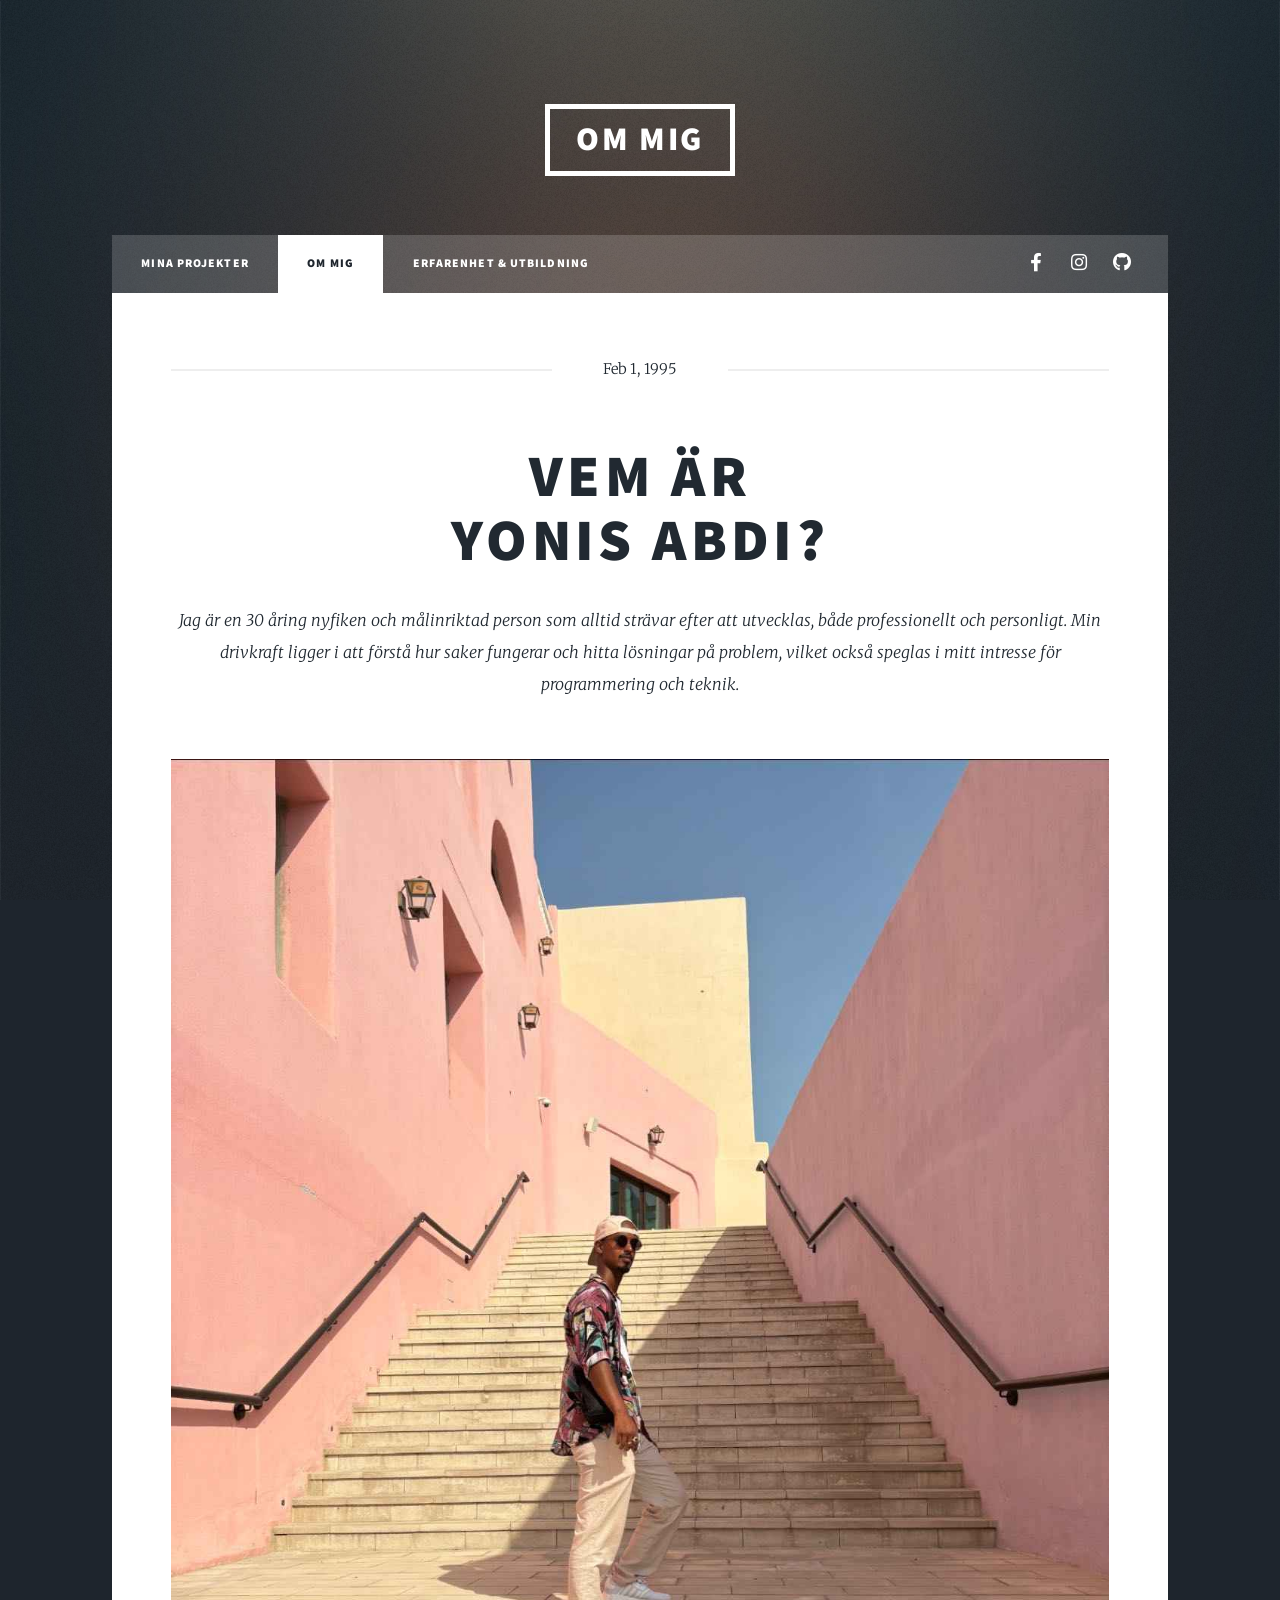
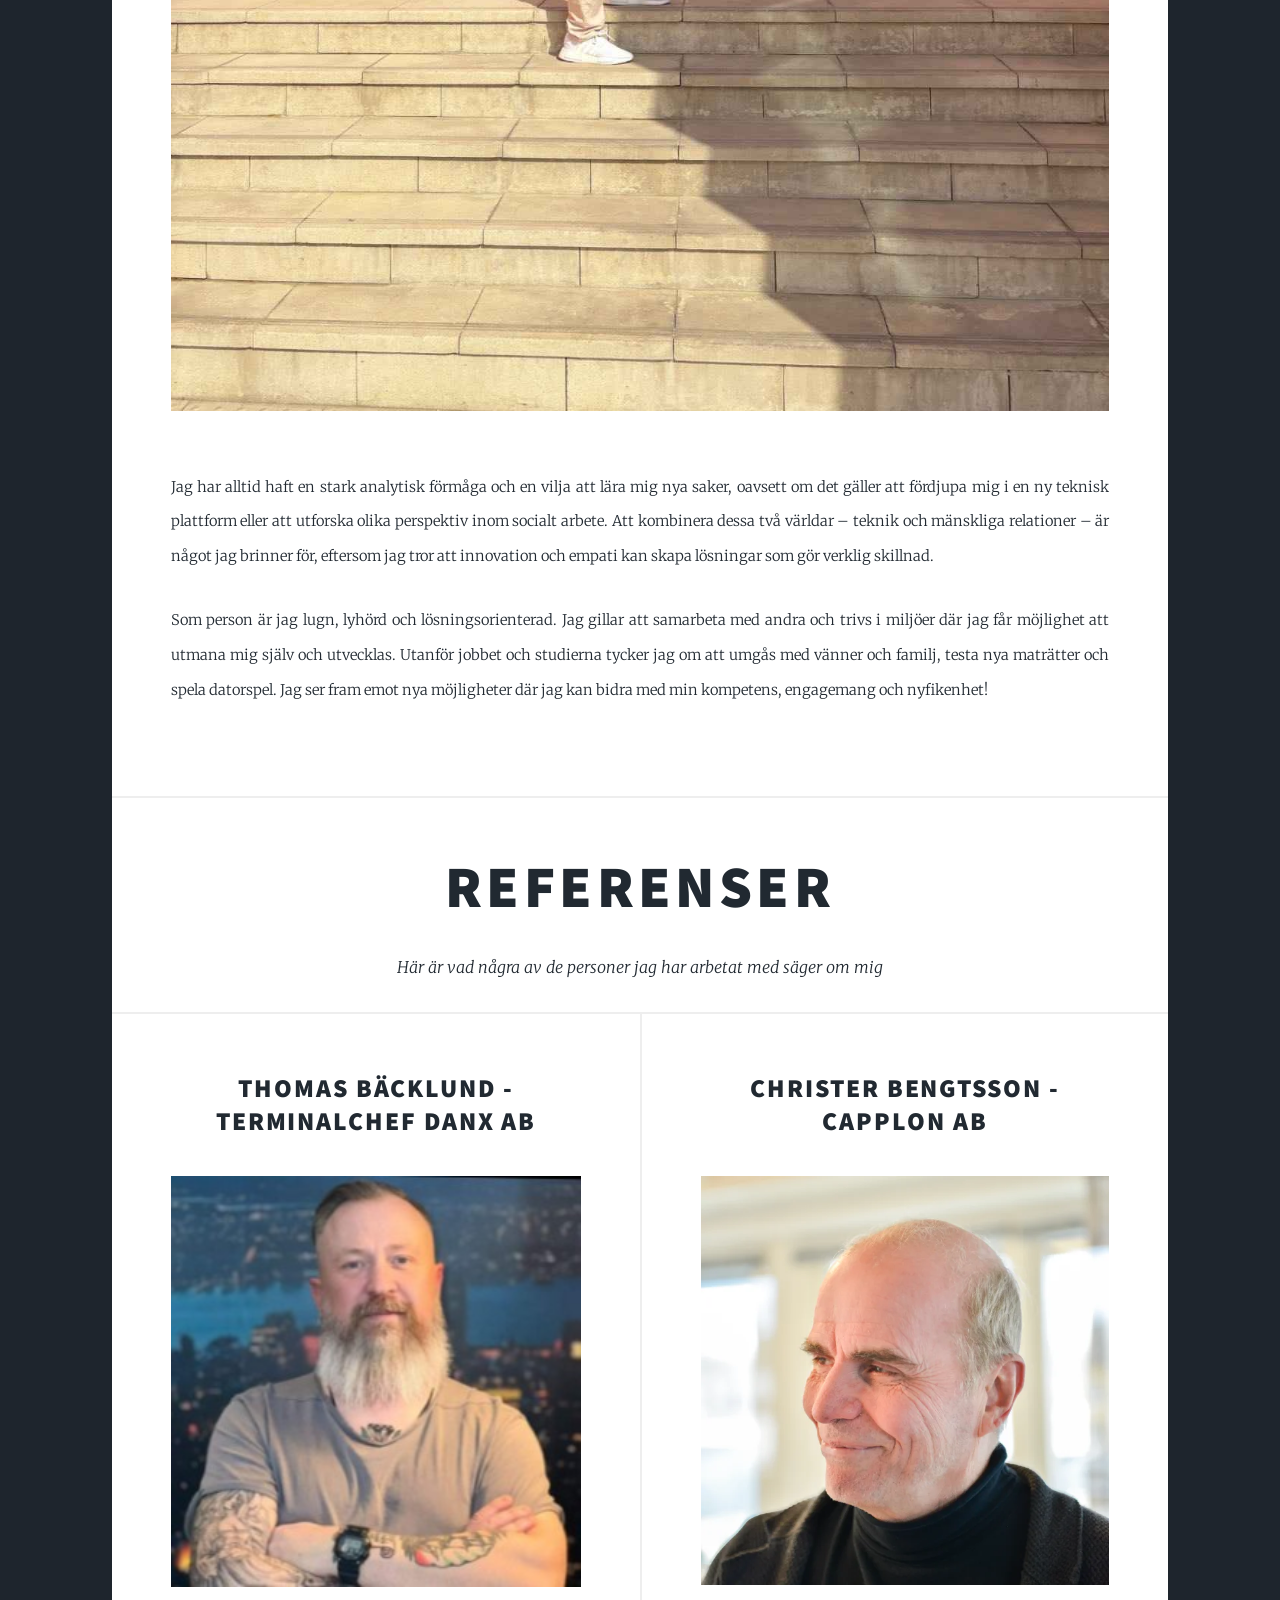
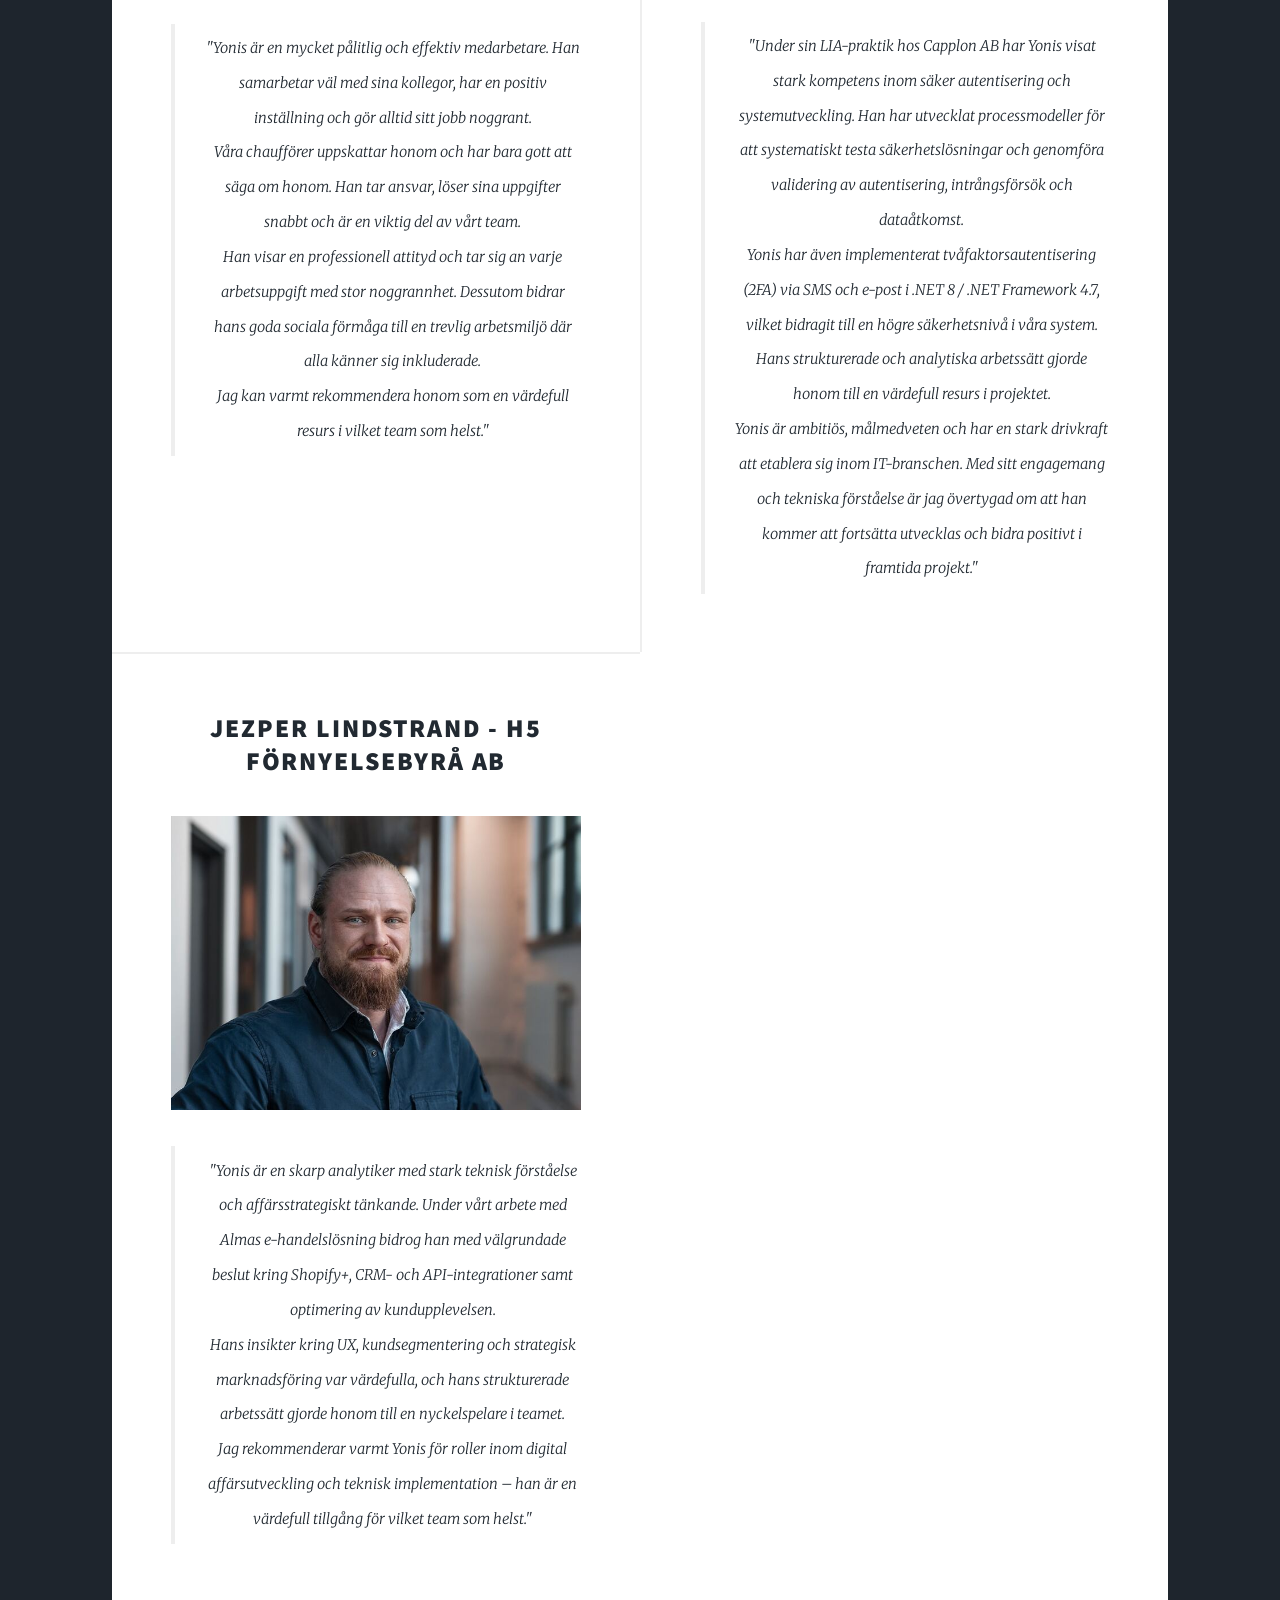
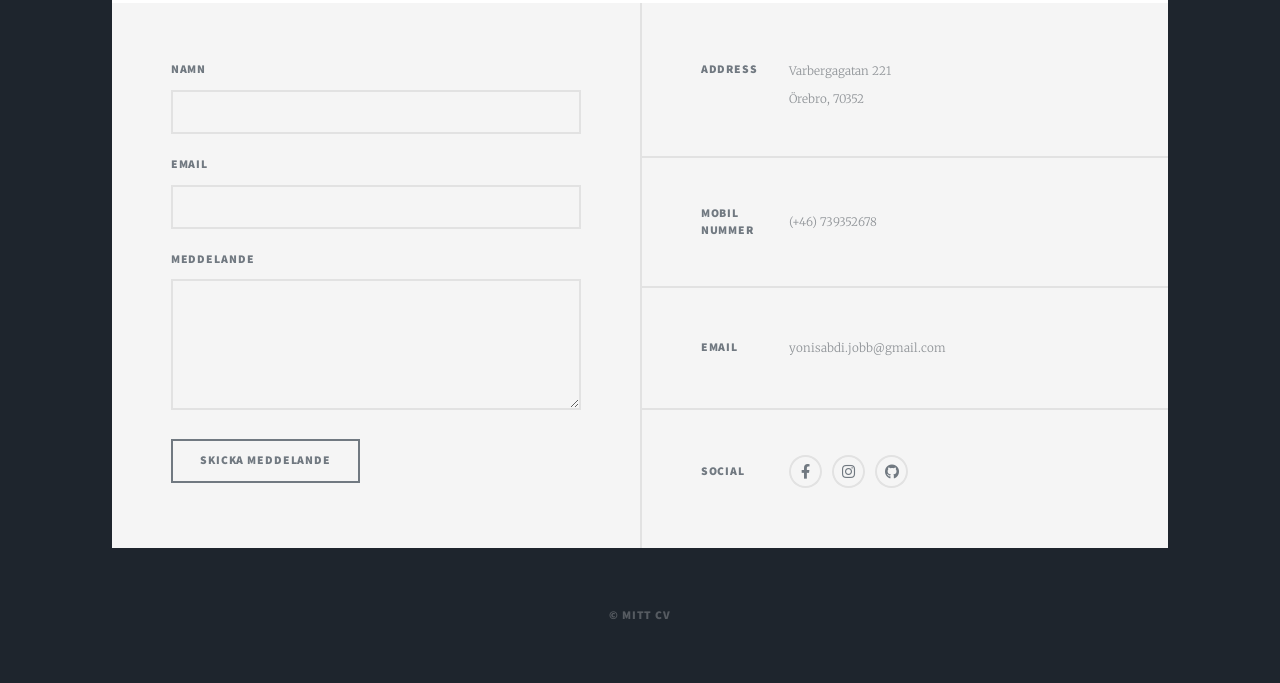
==== commit 0ddf4450: "Add files via upload" ====
--- a/Om-Mig.html
+++ b/Om-Mig.html
@@ -52,24 +52,10 @@
 							</section>
 
 							<header class="major">
-								<h1>Omdömen</h1>
+								<h1>Referenser</h1>
 								<p>Här är vad några av de personer jag har arbetat med säger om mig</p>
 							</header>
 							<section class="posts">
-								<article>
-									<header>
-										<h2>Rickard Nilsson -<br/> CEO Any4m AB</h2>
-									</header>
-									<img src="images/2b20386f-7252-493e-a1f3-628ec0d6129c.png" alt="Rickard Nilsson" class="image fit" />
-									<blockquote>"Yonis har under sin LIA uppvisat flera styrkor som bidragit positivt till både hans egen utveckling och
-										arbetsgruppens dynamik: <br/>
-										Engagemang och intresse: Yonis har visat stort intresse för sina arbetsuppgifter och ett genuint engagemang
-										som har speglats i hans prestationer och vilja att utvecklas. <br/>
-										Självständighet: Han har arbetat självgående och visat förmåga att ta ansvar för sina uppgifter, vilket har lett
-										till effektiva och kvalitativa resultat. <br/>
-										Samarbetsförmåga: Yonis har varit en uppskattad kollega som på ett konstruktivt sätt har samarbetat med
-										andra och visat en hjälpsam inställning i teamet."</blockquote>
-								</article>
 								<article>
 									<header>
 										<h2>Thomas Bäcklund - TerminalChef Danx AB</h2>
@@ -77,6 +63,24 @@
 									<img src="images/1666332602185.jpg" alt="" class="image fit"/></a>
 									<blockquote>"Yonis är en mycket pålitlig och effektiv medarbetare. Han samarbetar väl med sina kollegor, har en positiv inställning och gör alltid sitt jobb noggrant.<br/> Våra chaufförer uppskattar honom och har bara gott att säga om honom. Han tar ansvar, löser sina uppgifter snabbt och är en viktig del av vårt team. 
 										<br/>Han visar en professionell attityd och tar sig an varje arbetsuppgift med stor noggrannhet. Dessutom bidrar hans goda sociala förmåga till en trevlig arbetsmiljö där alla känner sig inkluderade.<br/> Jag kan varmt rekommendera honom som en värdefull resurs i vilket team som helst."</blockquote>
+								</article>
+								<article>
+									<header>
+										<h2>Christer Bengtsson - Capplon AB</h2>
+									</header>
+									<img src="images/christer-bengtsson.webp" alt="" class="image fit"/></a>
+									<blockquote>"Under sin LIA-praktik hos Capplon AB har Yonis visat stark kompetens inom säker autentisering och systemutveckling. Han har utvecklat processmodeller för att systematiskt testa säkerhetslösningar och genomföra validering av autentisering, intrångsförsök och dataåtkomst.<br/>
+										Yonis har även implementerat tvåfaktorsautentisering (2FA) via SMS och e-post i .NET 8 / .NET Framework 4.7, vilket bidragit till en högre säkerhetsnivå i våra system. Hans strukturerade och analytiska arbetssätt gjorde honom till en värdefull resurs i projektet.<br/>
+										Yonis är ambitiös, målmedveten och har en stark drivkraft att etablera sig inom IT-branschen. Med sitt engagemang och tekniska förståelse är jag övertygad om att han kommer att fortsätta utvecklas och bidra positivt i framtida projekt."</blockquote>
+								</article>
+								<article>
+									<header>
+										<h2>Jezper lindstrand - H5 Förnyelsebyrå AB</h2>
+									</header>
+									<img src="images/jezper.png" alt="" class="image fit"/></a>
+									<blockquote>"Yonis är en skarp analytiker med stark teknisk förståelse och affärsstrategiskt tänkande. Under vårt arbete med Almas e-handelslösning bidrog han med välgrundade beslut kring Shopify+, CRM- och API-integrationer samt optimering av kundupplevelsen.<br/>
+										Hans insikter kring UX, kundsegmentering och strategisk marknadsföring var värdefulla, och hans strukturerade arbetssätt gjorde honom till en nyckelspelare i teamet.<br/>
+										Jag rekommenderar varmt Yonis för roller inom digital affärsutveckling och teknisk implementation – han är en värdefull tillgång för vilket team som helst."</blockquote>
 								</article>
 							</section>
 
--- a/assets/css/noscript.css
+++ b/assets/css/noscript.css
@@ -1,36 +1,36 @@
-@import url(font-awesome.min.css);
-
+@import url(font-awesome.min.css);
+
 /*
 	Massively by HTML5 UP
 	html5up.net | @ajlkn
 	Free for personal and commercial use under the CCA 3.0 license (html5up.net/license)
-*/
-
-/* Wrapper */
-
-	#wrapper {
-		background-color: #212931;
-		background-image: url("../../images/overlay.png"), linear-gradient(0deg, rgba(0, 0, 0, 0.1), rgba(0, 0, 0, 0.1)), url("../../images/bg.jpg");
-		background-size: auto,								auto,														100% auto;
-		background-position: center,								center,														top center;
-		background-repeat: repeat,								no-repeat,													no-repeat;
-		background-attachment: fixed,								fixed,														fixed;
-	}
-
-		#wrapper.fade-in:before {
-			display: none;
-		}
-
-/* Intro */
-
-	body.is-preload #intro {
-		opacity: 1;
-	}
-
-		body.is-preload #intro:not(.hidden) + #header + #nav {
-			-moz-transform: none;
-			-webkit-transform: none;
-			-ms-transform: none;
-			transform: none;
-			opacity: 1;
-		}+*/
+
+/* Wrapper */
+
+	#wrapper {
+		background-color: #212931;
+		background-image: url("../../images/overlay.png"), linear-gradient(0deg, rgba(0, 0, 0, 0.1), rgba(0, 0, 0, 0.1)), url("../../images/bg.jpg");
+		background-size: auto,								auto,														100% auto;
+		background-position: center,								center,														top center;
+		background-repeat: repeat,								no-repeat,													no-repeat;
+		background-attachment: fixed,								fixed,														fixed;
+	}
+
+		#wrapper.fade-in:before {
+			display: none;
+		}
+
+/* Intro */
+
+	body.is-preload #intro {
+		opacity: 1;
+	}
+
+		body.is-preload #intro:not(.hidden) + #header + #nav {
+			-moz-transform: none;
+			-webkit-transform: none;
+			-ms-transform: none;
+			transform: none;
+			opacity: 1;
+		}
